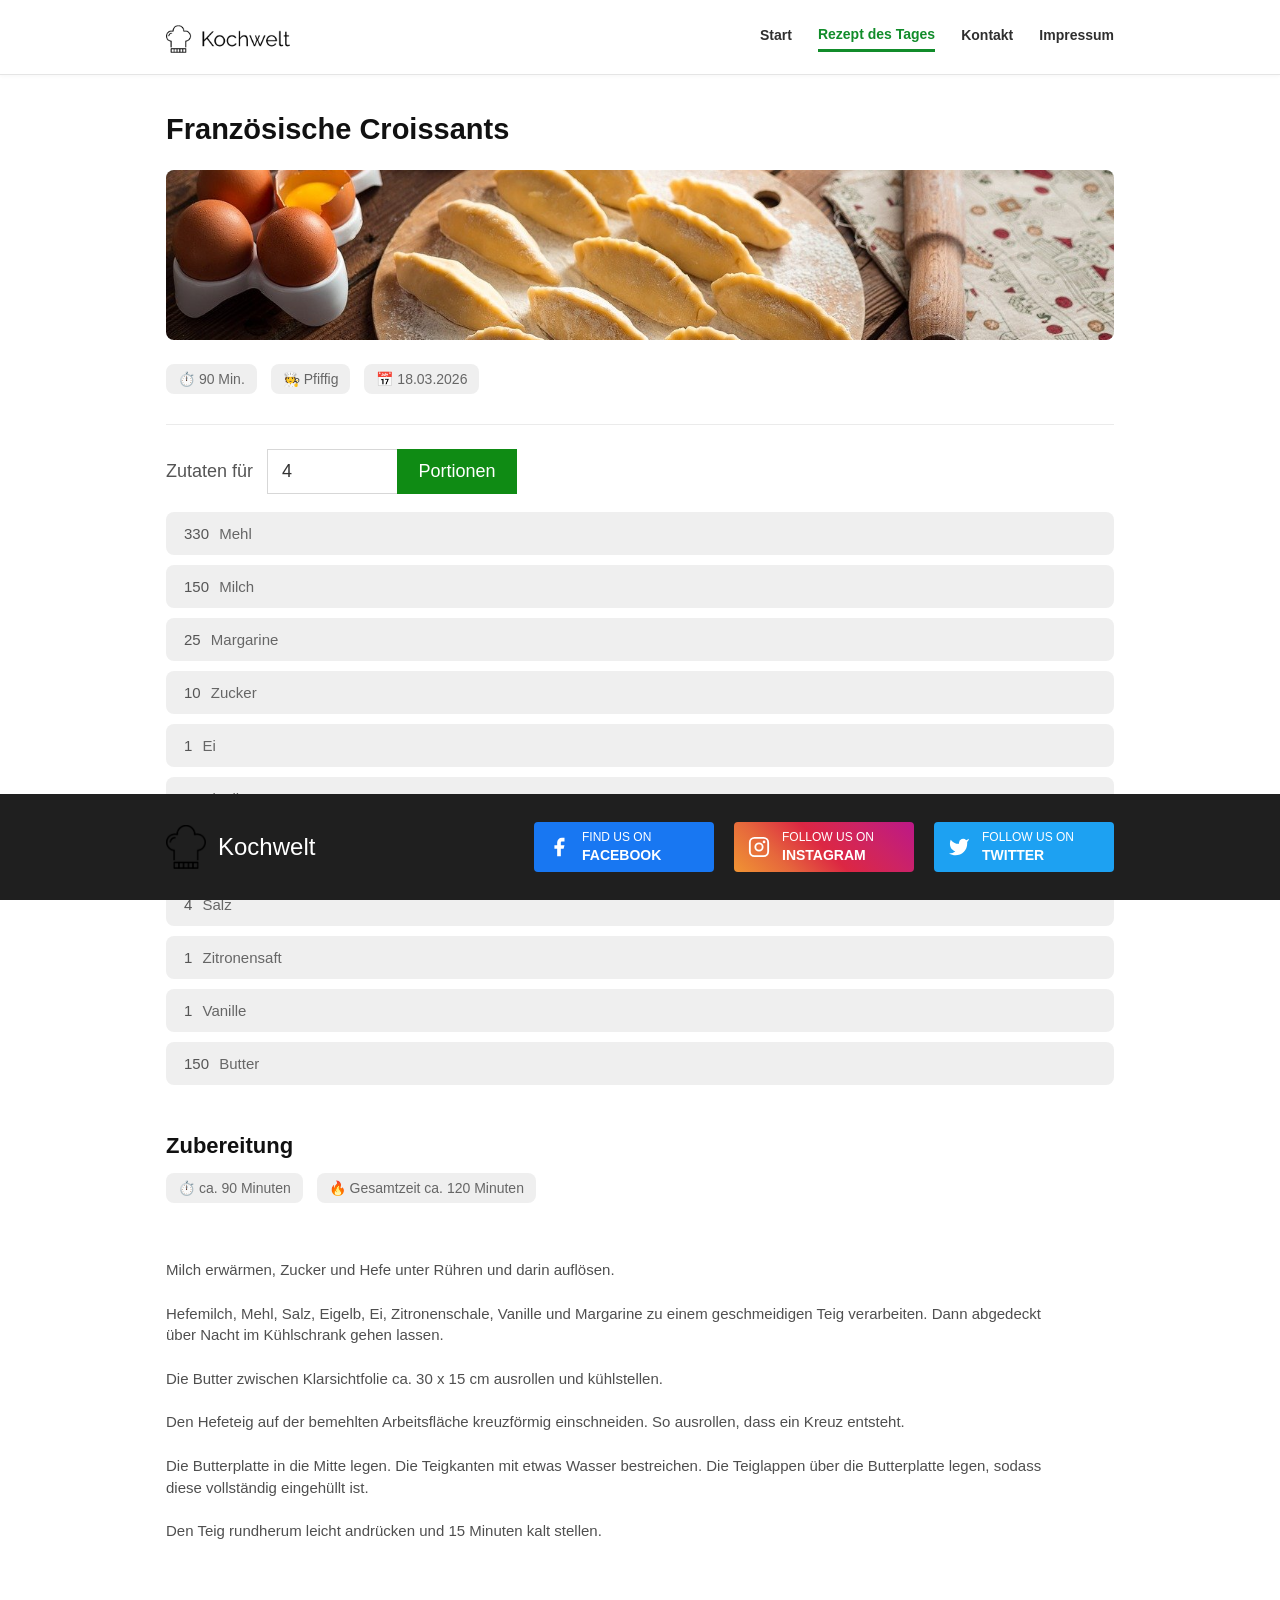
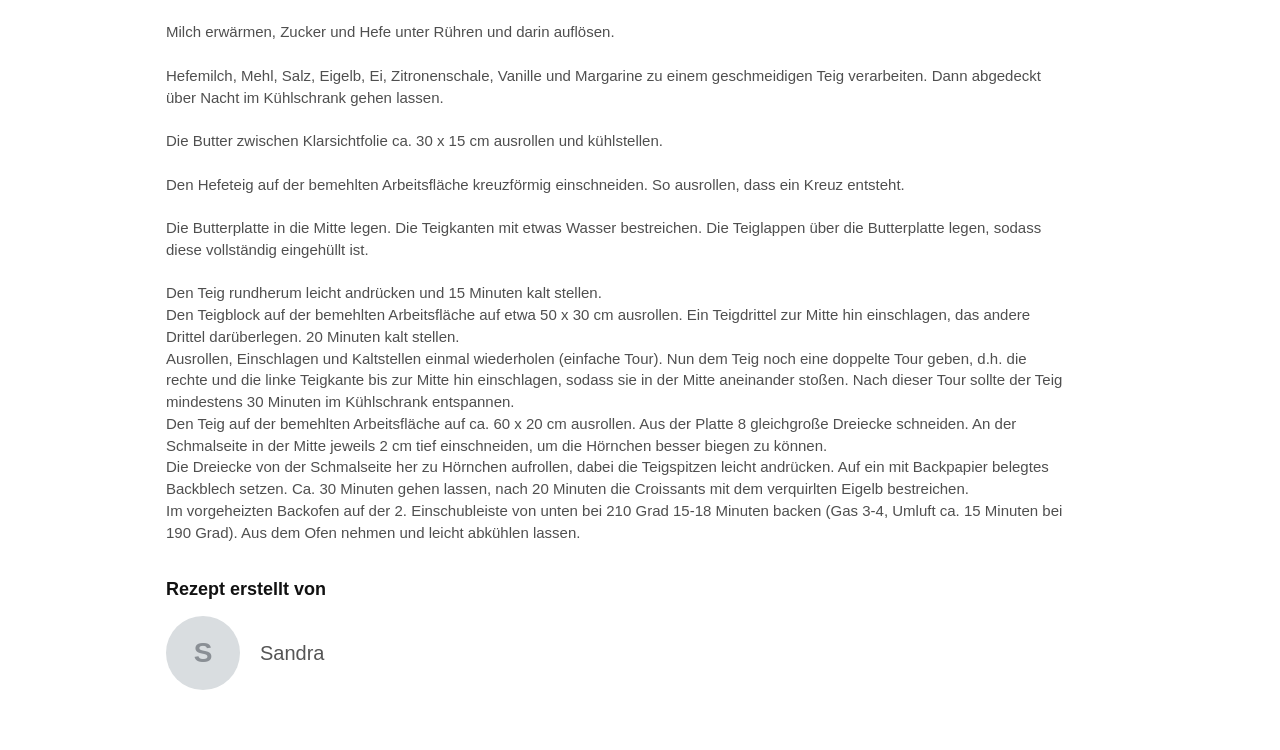
==== croissants.html @ 01e0a91b "bugfix" ====
<!DOCTYPE html>
<html lang="de">

<head>
    <meta charset="UTF-8" />
    <meta name="viewport" content="width=device-width, initial-scale=1.0" />
    <title>Französische Croissants</title>

    <link rel="stylesheet" href="./croissants.css" />

    <link rel="stylesheet" href="./sandra.css" />

    <script defer src="./sandra.js"></script>
</head>

<body>
    <header class="site-header">
        <div class="container header-inner">

            <a href="./index.html" class="logo">
                <img src="./img/png/logo.png" alt="Kochwelt Logo" class="logo-img" />
            </a>

            <nav class="main-nav">
                <a href="./index.html">Start</a>
                <a href="./croissants.html" class="active">Rezept des Tages</a>

                <a href="./kontakt.html">Kontakt</a>
                <a href="./impressum.html">Impressum</a>
            </nav>
        </div>
    </header>

    <main class="container recipe-page">
        <section class="recipe-hero">
            <h1>Französische Croissants</h1>

            <div class="hero-image">
                <img src="./img/jpg/croissant.jpg" alt="croissant" />
            </div>

            <div class="meta-row">
                <div class="meta-badge">⏱️ 90 Min.</div>
                <div class="meta-badge">🧑‍🍳 Pfiffig</div>
                <div class="meta-badge">📅 18.03.2026</div>
            </div>
        </section>

        <hr class="divider" />

        <section class="ingredients-section">
            <div class="portion-row">
                <label for="portionInput">Zutaten für</label>

                <input id="portionInput" type="number" min="1" max="40" value="4" />
                <button id="calculateBtn" type="button">Portionen</button>


            </div>

            <div class="ingredients-list">
                <div class="ingredient-item">
                    <span class="amount" data-base="330" data-unit="g">330</span>
                    Mehl
                </div>
                <div class="ingredient-item">
                    <span class="amount" data-base="150" data-unit="ml">150</span>
                    Milch
                </div>
                <div class="ingredient-item">
                    <span class="amount" data-base="25" data-unit="g">25</span>
                    Margarine
                </div>
                <div class="ingredient-item">
                    <span class="amount" data-base="10" data-unit="g">10</span>
                    Zucker
                </div>
                <div class="ingredient-item">
                    <span class="amount" data-base="1" data-unit="">1</span>
                    Ei
                </div>
                <div class="ingredient-item">
                    <span class="amount" data-base="1" data-unit="">1</span>
                    Eigelb
                </div>
                <div class="ingredient-item">
                    <span class="amount" data-base="20" data-unit="g">20</span>
                    frische Hefe
                </div>
                <div class="ingredient-item">
                    <span class="amount" data-base="4" data-unit="g">4</span>
                    Salz
                </div>
                <div class="ingredient-item">
                    <span class="amount" data-base="1" data-unit="TL">1</span>
                    Zitronensaft
                </div>
                <div class="ingredient-item">
                    <span class="amount" data-base="1" data-unit="Msp">1</span>
                    Vanille
                </div>
                <div class="ingredient-item">
                    <span class="amount" data-base="150" data-unit="g">150</span>
                    Butter
                </div>

            </div>


        </section>

        <section class="preparation-section">
            <h2>Zubereitung</h2>

            <div class="meta-row small">
                <div class="meta-badge">⏱️ ca. 90 Minuten</div>
                <div class="meta-badge">🔥 Gesamtzeit ca. 120 Minuten</div>
            </div>


            <br>
            <br>

            <p class="preparation-text">
                Milch erwärmen, Zucker und Hefe unter Rühren und darin auflösen.<br><br>
                Hefemilch, Mehl, Salz, Eigelb, Ei, Zitronenschale, Vanille und Margarine zu einem geschmeidigen Teig
                verarbeiten. Dann abgedeckt über Nacht
                im Kühlschrank gehen lassen.<br><br>
                Die Butter zwischen Klarsichtfolie ca. 30 x 15 cm ausrollen und kühlstellen.<br><br>
                Den Hefeteig auf der bemehlten Arbeitsfläche kreuzförmig einschneiden. So ausrollen, dass ein Kreuz
                entsteht.<br><br>
                Die Butterplatte in die Mitte legen. Die Teigkanten mit etwas Wasser bestreichen. Die
                Teiglappen über die Butterplatte legen, sodass diese vollständig eingehüllt ist.<br><br>
                Den Teig rundherum leicht andrücken und 15 Minuten kalt stellen.<br>

                <br>
                <br>
            <p class="preparation-text">
                Milch erwärmen, Zucker und Hefe unter Rühren und darin auflösen.<br> <br> Hefemilch, Mehl, Salz, Eigelb,
                Ei,
                Zitronenschale, Vanille und Margarine zu einem geschmeidigen Teig verarbeiten. Dann abgedeckt über Nacht
                im Kühlschrank gehen lassen.<br> <br>
                Die Butter zwischen Klarsichtfolie ca. 30 x 15 cm ausrollen und kühlstellen.<br> <br>
                Den Hefeteig auf der bemehlten Arbeitsfläche kreuzförmig einschneiden. So ausrollen, dass ein Kreuz
                entsteht.<br> <br> Die Butterplatte in die Mitte legen. Die Teigkanten mit etwas Wasser bestreichen. Die
                Teiglappen über die Butterplatte legen, sodass diese vollständig eingehüllt ist.<br> <br> Den Teig
                rundherum
                leicht andrücken und 15 Minuten kalt stellen.<br>

                Den Teigblock auf der bemehlten Arbeitsfläche auf etwa 50 x 30 cm ausrollen. Ein Teigdrittel zur Mitte
                hin einschlagen, das andere Drittel darüberlegen. 20 Minuten kalt stellen.<br>
                Ausrollen, Einschlagen und Kaltstellen einmal wiederholen (einfache Tour). Nun dem Teig noch eine
                doppelte Tour geben, d.h. die rechte und die linke Teigkante bis zur Mitte hin einschlagen, sodass sie
                in der Mitte aneinander stoßen. Nach dieser Tour sollte der Teig mindestens 30 Minuten im Kühlschrank
                entspannen.<br>
                Den Teig auf der bemehlten Arbeitsfläche auf ca. 60 x 20 cm ausrollen. Aus der Platte 8 gleichgroße
                Dreiecke schneiden. An der Schmalseite in der Mitte jeweils 2 cm tief einschneiden, um die Hörnchen
                besser biegen zu können.<br>
                Die Dreiecke von der Schmalseite her zu Hörnchen aufrollen, dabei die Teigspitzen leicht andrücken. Auf
                ein mit Backpapier belegtes Backblech setzen. Ca. 30 Minuten gehen lassen, nach 20 Minuten die
                Croissants mit dem verquirlten Eigelb bestreichen.<br>
                Im vorgeheizten Backofen auf der 2. Einschubleiste von unten bei 210 Grad 15-18 Minuten backen (Gas 3-4,
                Umluft ca. 15 Minuten bei 190 Grad). Aus dem Ofen nehmen und leicht abkühlen lassen.
            </p>
        </section>

        <section class="author-section">
            <h3>Rezept erstellt von</h3>

            <div class="author-box">
                <div class="author-avatar">S</div>
                <div class="author-name">Sandra</div>
            </div>
        </section>
    </main>


    <footer class="site-footer">
        <div class="footer-inner">
            <a href="./index.html" class="footer-logo">
                <img src="./img/png/logo.png" alt="Kochwelt Logo" class="footer-logo-img" />
            </a>

            <div class="social-links">
                <a href="#" class="social-btn facebook" aria-label="Facebook">
                    <span class="social-icon">f</span>
                    <span class="social-text">
                        <small>FIND US ON</small>
                        <strong>FACEBOOK</strong>
                    </span>
                </a>

                <a href="#" class="social-btn instagram" aria-label="Instagram">
                    <span class="social-icon">◎</span>
                    <span class="social-text">
                        <small>FOLLOW US ON</small>
                        <strong>INSTAGRAM</strong>
                    </span>
                </a>

                <a href="#" class="social-btn twitter" aria-label="Twitter">
                    <span class="social-icon">t</span>
                    <span class="social-text">
                        <small>FOLLOW US ON</small>
                        <strong>TWITTER</strong>
                    </span>
                </a>
            </div>
        </div>
    </footer>


    <footer class="site-footer">
        <div class="footer-content">
            <div class="footer-left">
                <a href="./index.html">
                    <img src="./img/png/logo_small.png" alt="Kochwelt Logo" class="footer-logo" />
                </a>
                <span>Kochwelt</span>
            </div>
            <div class="footer-right">
                <a href="#" class="social-btn facebook">
                    <svg xmlns="http://www.w3.org/2000/svg" width="22" height="22" viewBox="0 0 24 24" fill="white">
                        <path d="M18 2h-3a5 5 0 0 0-5 5v3H7v4h3v8h4v-8h3l1-4h-4V7a1 1 0 0 1 1-1h3z" />
                    </svg>
                    <span>FIND US ON<br><strong>FACEBOOK</strong></span>
                </a>
                <a href="#" class="social-btn instagram">
                    <svg xmlns="http://www.w3.org/2000/svg" width="22" height="22" viewBox="0 0 24 24" fill="none"
                        stroke="white" stroke-width="2">
                        <rect x="2" y="2" width="20" height="20" rx="5" ry="5" />
                        <circle cx="12" cy="12" r="4" />
                        <circle cx="17.5" cy="6.5" r="1.5" fill="white" stroke="none" />
                    </svg>
                    <span>FOLLOW US ON<br><strong>INSTAGRAM</strong></span>
                </a>
                <a href="#" class="social-btn twitter">
                    <svg xmlns="http://www.w3.org/2000/svg" width="22" height="22" viewBox="0 0 24 24" fill="white">
                        <path
                            d="M23 3a10.9 10.9 0 0 1-3.14 1.53 4.48 4.48 0 0 0-7.86 3v1A10.66 10.66 0 0 1 3 4s-4 9 5 13a11.64 11.64 0 0 1-7 2c9 5 20 0 20-11.5a4.5 4.5 0 0 0-.08-.83A7.72 7.72 0 0 0 23 3z" />
                    </svg>
                    <span>FOLLOW US ON<br><strong>TWITTER</strong></span>
                </a>
            </div>
        </div>
    </footer>

</body>

</html>
---- croissants.css ----
* {
  box-sizing: border-box;
}

html,
body {
  margin: 0;
  padding: 0;
  min-height: 100%;
  font-family: Arial, Helvetica, sans-serif;
  color: #222;
  background: #ffffff;
}

img {
  display: block;
  max-width: 100%;
}

body {
  min-height: 100vh;
  display: flex;
  flex-direction: column;
}

/* HEADER */
.site-header {
  width: 100%;
  background: #ffffff;
  border-bottom: 1px solid #e5e5e5;
  box-shadow: 0 1px 4px rgba(0, 0, 0, 0.04);
}

.header-inner {
  max-width: 980px;
  margin: 0 auto;
  padding: 18px 16px 14px;
  display: flex;
  align-items: center;
  justify-content: space-between;
}

.logo {
  display: flex;
  align-items: center;
  gap: 12px;
}

.logo-img {
  height: 42px;
  width: auto;
  object-fit: contain;
}

/* NAV */
.main-nav {
  display: flex;
  align-items: center;
  gap: 26px;
}

.main-nav a {
  text-decoration: none;
  color: #2f2f2f;
  font-size: 14px;
  font-weight: 600;
  padding-bottom: 8px;
}

.main-nav a.active {
  color: #118c2a;
  border-bottom: 3px solid #118c2a;
}

/* MAIN */
.container {
  max-width: 980px;
  margin: 0 auto;
  padding: 0 16px;
}

.recipe-page {
  flex: 1;
  width: 100%;
  padding-top: 38px;
  padding-bottom: 140px; /* WICHTIG für fixen Footer */
}

.recipe-hero h1 {
  margin: 0 0 24px 0;
  font-size: 29px;
  font-weight: 700;
}

.hero-image {
  width: 100%;
  height: 170px;
  border-radius: 8px;
  overflow: hidden;
  background: #ececec;
  margin-bottom: 24px;
}

.hero-image img {
  width: 100%;
  height: 100%;
  object-fit: cover;
}

.meta-row {
  display: flex;
  flex-wrap: wrap;
  gap: 14px;
  margin-bottom: 28px;
}

.meta-badge {
  display: inline-flex;
  align-items: center;
  gap: 8px;
  background: #efefef;
  color: #666;
  font-size: 14px;
  border-radius: 8px;
  padding: 8px 12px;
}

.divider {
  border: none;
  border-top: 1px solid #ebebeb;
  margin: 30px 0 24px 0;
}

/* ZUTATEN */
.ingredients-section {
  margin-bottom: 48px;
}

.portion-row {
  display: flex;
  align-items: center;
  margin-bottom: 18px;
}

.portion-row label {
  font-size: 18px;
  margin-right: 14px;
}

.portion-row input {
  width: 130px;
  height: 45px;
  border: 1px solid #d7d7d7;
  border-right: none;
  padding: 0 14px;
  font-size: 18px;
}

.portion-row button {
  height: 45px;
  min-width: 120px;
  border: none;
  background: #0f8b14;
  color: #ffffff;
  font-size: 18px;
  cursor: pointer;
  padding: 0 20px;
}

.portion-row button:hover {
  background: #0c7410;
}

.ingredients-list {
  display: flex;
  flex-direction: column;
  gap: 10px;
}

.ingredient-item {
  background: #efefef;
  border-radius: 8px;
  padding: 13px 18px;
  font-size: 15px;
  color: #666;
}

.amount {
  font-weight: 500;
  margin-right: 6px;
}

/* ZUBEREITUNG */
.preparation-section h2 {
  font-size: 22px;
  margin-bottom: 14px;
}

.preparation-text {
  font-size: 15px;
  line-height: 1.45;
  margin-bottom: 36px;
}

/* AUTOR */
.author-box {
  display: flex;
  align-items: center;
  gap: 20px;
}

.author-avatar {
  width: 74px;
  height: 74px;
  border-radius: 50%;
  background: #d9dde0;
  display: flex;
  align-items: center;
  justify-content: center;
  font-size: 28px;
}

/* FOOTER FIX */
.site-footer {
  width: 100%;
  background: #1f1f1f;
  padding: 28px 0;
  position: fixed;
  bottom: 0;
  left: 0;
  z-index: 1000;
}

.footer-inner {
  max-width: 1200px;
  margin: 0 auto;
  padding: 0 32px;
  display: flex;
  align-items: center;
  justify-content: space-between;
  flex-wrap: wrap;
}

.footer-logo-img {
  height: 46px;
  filter: brightness(0) invert(1);
}

.social-links {
  display: flex;
  gap: 14px;
  flex-wrap: wrap;
}

.social-btn {
  min-width: 180px;
  height: 50px;
  display: flex;
  align-items: center;
  gap: 12px;
  padding: 0 14px;
  color: #fff;
  text-decoration: none;
  border-radius: 4px;
}

.facebook {
  background: linear-gradient(90deg, #2d63c9, #214ea6);
}

.instagram {
  background: linear-gradient(90deg, #5a52d6, #bc2f83, #f77b39);
}

.twitter {
  background: linear-gradient(90deg, #36afff, #2d8fe1);
}

/* RESPONSIVE */
@media (max-width: 900px) {
  .header-inner {
    flex-direction: column;
    gap: 16px;
  }

  .main-nav {
    flex-wrap: wrap;
    justify-content: center;
  }

  .footer-inner {
    justify-content: center;
  }

  .social-links {
    justify-content: center;
  }
}

@media (max-width: 700px) {
  .portion-row {
    flex-wrap: wrap;
    gap: 10px;
  }

  .portion-row button {
    width: 100%;
  }

  .hero-image {
    height: 220px;
  }
}

@media (max-width: 520px) {
  .recipe-hero h1 {
    font-size: 25px;
  }

  .social-btn {
    width: 100%;
    max-width: 300px;
  }
}
---- sandra.css ----
* {
  box-sizing: border-box;
}

html,
body {
  margin: 0;
  padding: 0;
<<<<<<< HEAD
  min-height: 100%;
=======
>>>>>>> master
  font-family: Arial, Helvetica, sans-serif;
  color: #222;
  background: #ffffff;
}

img {
  display: block;
  max-width: 100%;
}

body {
  min-height: 100vh;
<<<<<<< HEAD
  display: flex;
  flex-direction: column;
=======
>>>>>>> master
}

/* HEADER */
.site-header {
  width: 100%;
  background: #ffffff;
  border-bottom: 1px solid #e5e5e5;
  box-shadow: 0 1px 4px rgba(0, 0, 0, 0.04);
}

.header-inner {
  max-width: 980px;
  margin: 0 auto;
  padding: 18px 16px 14px;
  display: flex;
  align-items: center;
  justify-content: space-between;
}

.logo {
  display: flex;
  align-items: center;
  gap: 12px;
}

.logo-icon {
  font-size: 28px;
  line-height: 1;
}

.logo-img {
  height: 42px;
  width: auto;
  object-fit: contain;
  display: block;
}

.logo-text {
  font-size: 26px;
  font-weight: 400;
  color: #1f1f1f;
  line-height: 1;
}

.main-nav {
  display: flex;
  align-items: center;
  gap: 26px;
}

.main-nav a {
  text-decoration: none;
  color: #2f2f2f;
  font-size: 14px;
  font-weight: 600;
  padding-bottom: 8px;
  line-height: 1;
}

.main-nav a.active {
  color: #118c2a;
  border-bottom: 3px solid #118c2a;
}

/* MAIN */
.container {
  max-width: 980px;
  margin: 0 auto;
  padding-left: 16px;
  padding-right: 16px;
}

.recipe-page {
<<<<<<< HEAD
  flex: 1;
  width: 100%;
=======
>>>>>>> master
  padding-top: 38px;
  padding-bottom: 60px;
}

.recipe-hero h1 {
  margin: 0 0 24px 0;
  font-size: 29px;
  font-weight: 700;
  color: #111;
}

.hero-image {
  width: 100%;
  height: 170px;
  border-radius: 8px;
  overflow: hidden;
  background: #ececec;
  margin-bottom: 24px;
}

.hero-image img {
  width: 100%;
  height: 100%;
  object-fit: cover;
}

.meta-row {
  display: flex;
  flex-wrap: wrap;
  gap: 14px;
  margin-bottom: 28px;
}

.meta-badge {
  display: inline-flex;
  align-items: center;
  gap: 8px;
  background: #efefef;
  color: #666;
  font-size: 14px;
  border-radius: 8px;
  padding: 8px 12px;
  line-height: 1;
}

.divider {
  border: none;
  border-top: 1px solid #ebebeb;
  margin: 30px 0 24px 0;
}

/* ZUTATEN */
.ingredients-section {
  margin-bottom: 48px;
}

.portion-row {
  display: flex;
  align-items: center;
  margin-bottom: 18px;
}

.portion-row label {
  font-size: 18px;
  color: #555;
  margin-right: 14px;
}

.portion-row input {
  width: 130px;
  height: 45px;
  border: 1px solid #d7d7d7;
  border-right: none;
  outline: none;
  padding: 0 14px;
  font-size: 18px;
  color: #333;
  background: #fff;
}

.portion-row button {
  height: 45px;
  min-width: 120px;
  border: none;
  background: #0f8b14;
  color: #ffffff;
  font-size: 18px;
  cursor: pointer;
  padding: 0 20px;
}

.portion-row button:hover {
  background: #0c7410;
}

.ingredients-list {
  display: flex;
  flex-direction: column;
  gap: 10px;
}

.ingredient-item {
  width: 100%;
  background: #efefef;
  border-radius: 8px;
  padding: 13px 18px;
  color: #666;
  font-size: 15px;
}

.amount {
  color: #555;
  font-weight: 500;
  margin-right: 6px;
}

/* ZUBEREITUNG */
.preparation-section h2 {
  margin: 0 0 14px 0;
  font-size: 22px;
  font-weight: 700;
  color: #111;
}

.meta-row.small {
  margin-bottom: 12px;
}

.preparation-text {
  margin: 8px 0 36px 0;
  color: #4f4f4f;
  font-size: 15px;
  line-height: 1.45;
  max-width: 900px;
}

/* AUTOR */
.author-section h3 {
  margin: 0 0 16px 0;
  font-size: 18px;
  font-weight: 700;
  color: #111;
}

.author-box {
  display: flex;
  align-items: center;
  gap: 20px;
}

.author-avatar {
  width: 74px;
  height: 74px;
  border-radius: 50%;
  background: #d9dde0;
  color: #8a8f95;
  display: flex;
  align-items: center;
  justify-content: center;
  font-size: 28px;
  font-weight: 600;
}

.author-name {
  font-size: 20px;
  color: #555;
}

<<<<<<< HEAD
/* FOOTER */
.site-footer {
  width: 100%;
  background: #1f1f1f;
  margin-top: auto;
  padding: 28px 0;
}

.footer-inner {
  max-width: 1200px;
  margin: 0 auto;
  padding: 0 32px;
  display: flex;
  align-items: center;
  justify-content: space-between;
  gap: 24px;
  flex-wrap: wrap;
}

.footer-logo {
  display: flex;
  align-items: center;
  text-decoration: none;
}

.footer-logo-img {
  height: 46px;
  width: auto;
  display: block;
  filter: brightness(0) invert(1);
}

.social-links {
  display: flex;
  align-items: center;
  gap: 14px;
  flex-wrap: wrap;
}

.social-btn {
  min-width: 180px;
  height: 50px;
  display: flex;
  align-items: center;
  gap: 12px;
  padding: 0 14px;
  color: #fff;
  text-decoration: none;
  border-radius: 4px;
  cursor: pointer;
  transition: opacity 100ms ease;
}

.social-btn:hover {
  opacity: 0.85;
}

.social-icon {
  width: 28px;
  height: 28px;
  border-radius: 50%;
  background: rgba(255, 255, 255, 0.22);
  display: flex;
  align-items: center;
  justify-content: center;
  font-weight: 700;
  font-size: 16px;
  flex-shrink: 0;
}

.social-text {
  display: flex;
  flex-direction: column;
  line-height: 1.05;
}

.social-text small {
  font-size: 10px;
  font-weight: 700;
  letter-spacing: 0.4px;
}

.social-text strong {
  font-size: 16px;
  font-weight: 700;
}

.facebook {
  background: linear-gradient(90deg, #2d63c9, #214ea6);
}

.instagram {
  background: linear-gradient(90deg, #5a52d6, #bc2f83, #f77b39);
}

.twitter {
  background: linear-gradient(90deg, #36afff, #2d8fe1);
}
=======

/* FOOTER */
.site-footer {
  width: 100%;
  background: #403838;
  margin-top: 40px;
  padding: 40px 0;
}

.footer-content {
  max-width: 980px;
  margin: 0 auto;
  padding: 0 16px;
  display: flex;
  justify-content: space-between;
  align-items: center;
}

.footer-left {
  display: flex;
  align-items: center;
  gap: 12px;
  color: white;
  font-size: 24px;
}

.footer-logo {
  width: 40px;
  height: auto;
}

.footer-right {
  display: flex;
  align-items: center;
  gap: 20px;
}

.social-btn {
  display: flex;
  align-items: center;
  gap: 10px;
  padding: 10px 16px;
  border-radius: 4px;
  text-decoration: none;
  color: white;
  font-size: 12px;
  line-height: 1.4;
  cursor: pointer;
  transition: opacity 100ms ease;
  min-width: 150px;
}

.social-btn:hover { opacity: 0.85; }
.social-btn strong { font-size: 14px; font-weight: 700; }
.social-btn.facebook { background: #1877f2; }
.social-btn.instagram { background: linear-gradient(45deg, #f09433, #e6683c, #dc2743, #cc2366, #bc1888); }
.social-btn.twitter { background: #1da1f2; }
>>>>>>> master

/* RESPONSIVE */
@media (max-width: 900px) {
  .header-inner {
    flex-direction: column;
    gap: 16px;
  }

  .main-nav {
    flex-wrap: wrap;
    justify-content: center;
    gap: 18px;
  }
<<<<<<< HEAD

  .footer-inner {
    justify-content: center;
  }

  .social-links {
    justify-content: center;
  }
=======
>>>>>>> master
}

@media (max-width: 700px) {
  .portion-row {
    flex-wrap: wrap;
    gap: 10px;
  }

  .portion-row input {
    border-right: 1px solid #d7d7d7;
  }

  .portion-row button {
    width: 100%;
  }

  .hero-image {
    height: 220px;
  }
}

@media (max-width: 520px) {
  .recipe-page {
    padding-top: 24px;
    padding-bottom: 50px;
  }

  .recipe-hero h1 {
    font-size: 25px;
  }

  .main-nav a {
    font-size: 15px;
  }

  .logo-text {
    font-size: 20px;
  }

  .hero-image {
    height: 180px;
  }

  .ingredient-item,
  .preparation-text {
    font-size: 14px;
  }
<<<<<<< HEAD

=======
}

/* FOOTER MOCKUP STYLE */
.site-footer {
  width: 100%;
  background: #1f1f1f;
  margin-top: 40px;
  padding: 28px 0;
}

.footer-inner {
  max-width: 1200px;
  margin: 0 auto;
  padding: 0 32px;
  display: flex;
  align-items: center;
  justify-content: space-between;
  gap: 24px;
  flex-wrap: wrap;
}

.footer-logo {
  display: flex;
  align-items: center;
  text-decoration: none;
}

.footer-logo-img {
  height: 46px;
  width: auto;
  display: block;
  filter: brightness(0) invert(1);
}

.social-links {
  display: flex;
  align-items: center;
  gap: 14px;
  flex-wrap: wrap;
}

.social-btn {
  min-width: 180px;
  height: 50px;
  display: flex;
  align-items: center;
  gap: 12px;
  padding: 0 14px;
  color: #fff;
  text-decoration: none;
  border-radius: 4px;
}

.social-icon {
  width: 28px;
  height: 28px;
  border-radius: 50%;
  background: rgba(255, 255, 255, 0.22);
  display: flex;
  align-items: center;
  justify-content: center;
  font-weight: 700;
  font-size: 16px;
  flex-shrink: 0;
}

.social-text {
  display: flex;
  flex-direction: column;
  line-height: 1.05;
}

.social-text small {
  font-size: 10px;
  font-weight: 700;
  letter-spacing: 0.4px;
}

.social-text strong {
  font-size: 16px;
  font-weight: 700;
}

.facebook {
  background: linear-gradient(90deg, #2d63c9, #214ea6);
}

.instagram {
  background: linear-gradient(90deg, #5a52d6, #bc2f83, #f77b39);
}

.twitter {
  background: linear-gradient(90deg, #36afff, #2d8fe1);
}

@media (max-width: 900px) {
  .footer-inner {
    justify-content: center;
  }

  .social-links {
    justify-content: center;
  }
}

@media (max-width: 520px) {
>>>>>>> master
  .social-links {
    width: 100%;
  }

  .social-btn {
    width: 100%;
    max-width: 300px;
  }
<<<<<<< HEAD
}
=======
}
>>>>>>> master
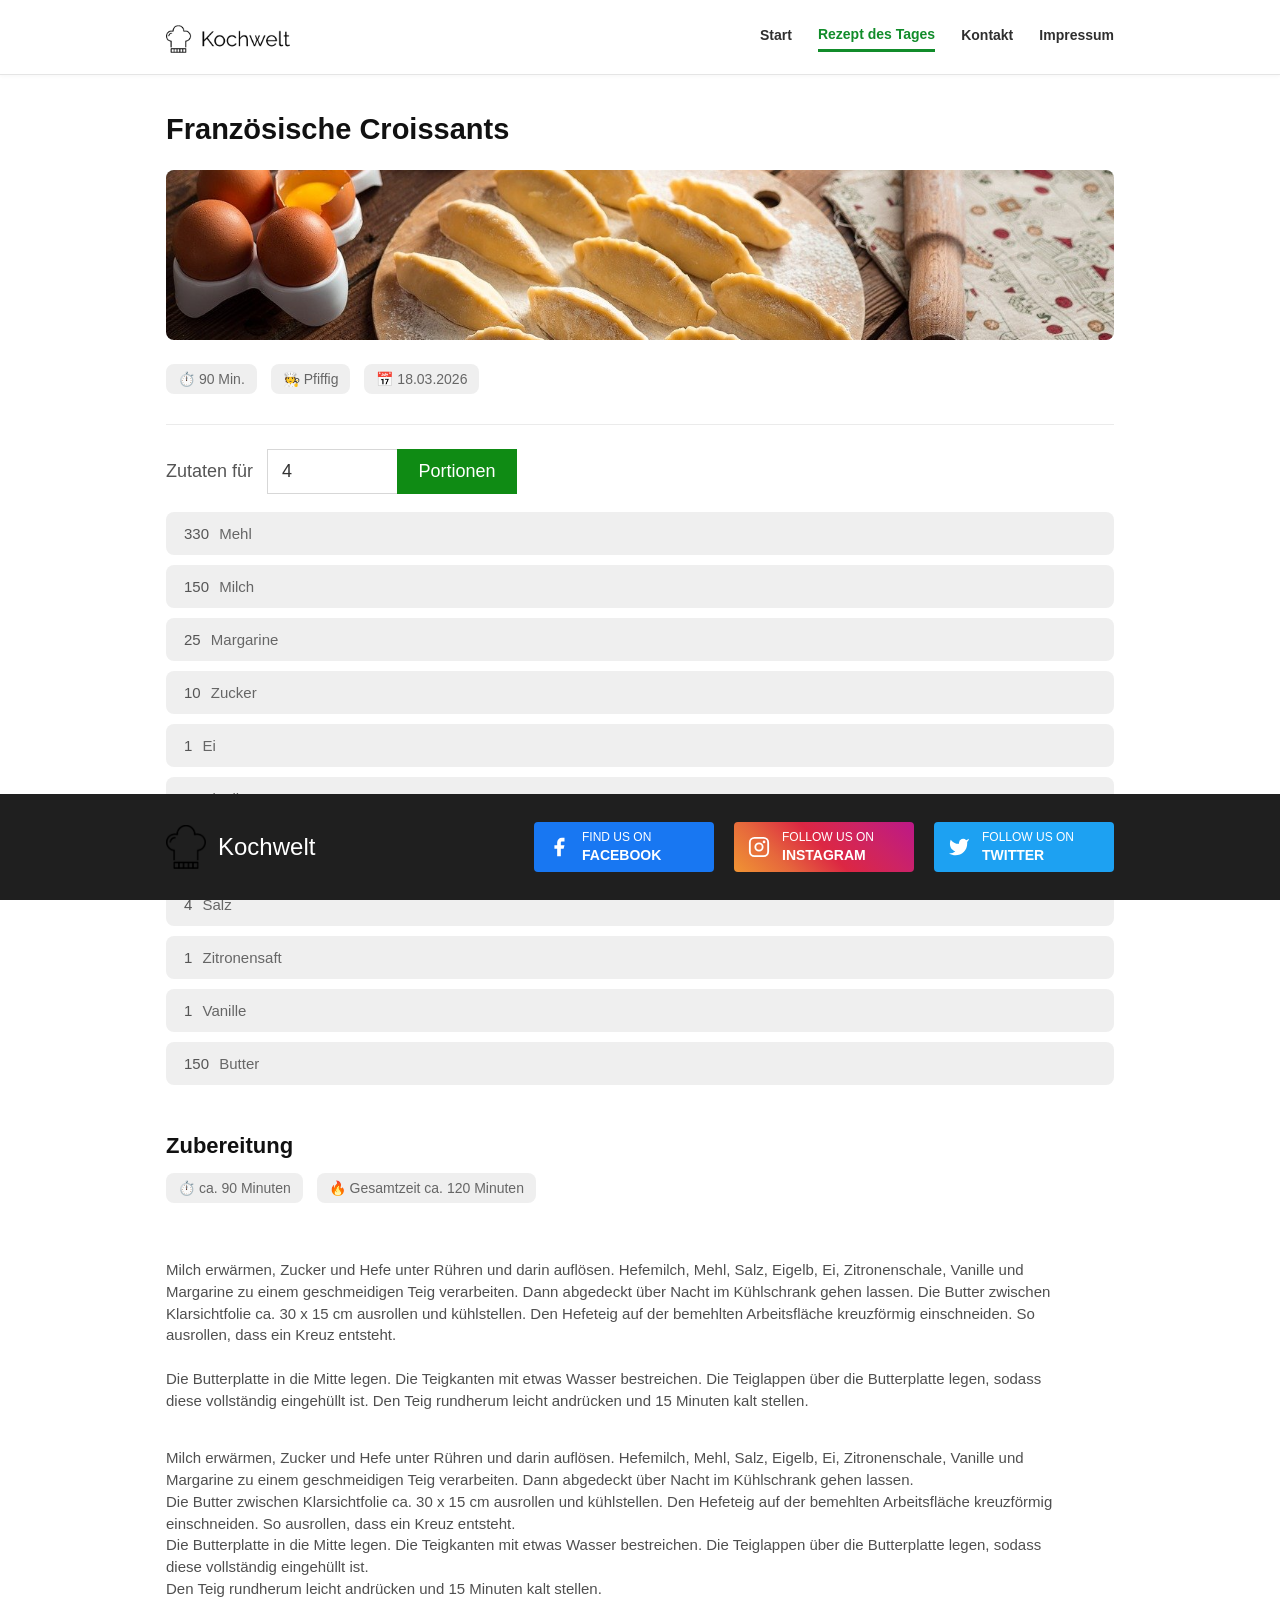
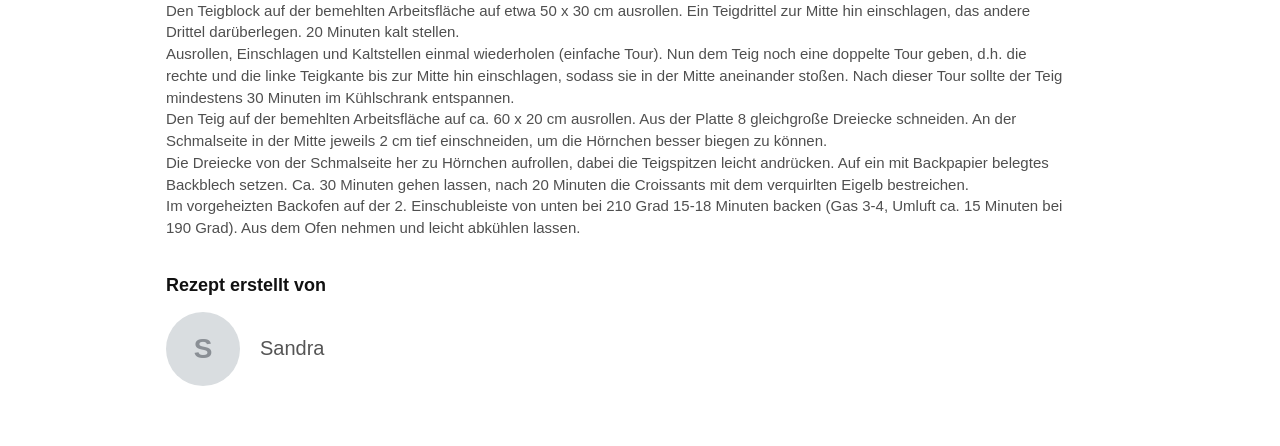
==== commit 7694f50c: "bugfix" ====
--- a/croissants.html
+++ b/croissants.html
@@ -122,28 +122,25 @@
             <br>
 
             <p class="preparation-text">
-                Milch erwärmen, Zucker und Hefe unter Rühren und darin auflösen.<br><br>
+                Milch erwärmen, Zucker und Hefe unter Rühren und darin auflösen.
                 Hefemilch, Mehl, Salz, Eigelb, Ei, Zitronenschale, Vanille und Margarine zu einem geschmeidigen Teig
                 verarbeiten. Dann abgedeckt über Nacht
-                im Kühlschrank gehen lassen.<br><br>
-                Die Butter zwischen Klarsichtfolie ca. 30 x 15 cm ausrollen und kühlstellen.<br><br>
+                im Kühlschrank gehen lassen.
+                Die Butter zwischen Klarsichtfolie ca. 30 x 15 cm ausrollen und kühlstellen.
                 Den Hefeteig auf der bemehlten Arbeitsfläche kreuzförmig einschneiden. So ausrollen, dass ein Kreuz
                 entsteht.<br><br>
                 Die Butterplatte in die Mitte legen. Die Teigkanten mit etwas Wasser bestreichen. Die
-                Teiglappen über die Butterplatte legen, sodass diese vollständig eingehüllt ist.<br><br>
+                Teiglappen über die Butterplatte legen, sodass diese vollständig eingehüllt ist.
                 Den Teig rundherum leicht andrücken und 15 Minuten kalt stellen.<br>
-
-                <br>
-                <br>
             <p class="preparation-text">
-                Milch erwärmen, Zucker und Hefe unter Rühren und darin auflösen.<br> <br> Hefemilch, Mehl, Salz, Eigelb,
+                Milch erwärmen, Zucker und Hefe unter Rühren und darin auflösen. Hefemilch, Mehl, Salz, Eigelb,
                 Ei,
                 Zitronenschale, Vanille und Margarine zu einem geschmeidigen Teig verarbeiten. Dann abgedeckt über Nacht
-                im Kühlschrank gehen lassen.<br> <br>
-                Die Butter zwischen Klarsichtfolie ca. 30 x 15 cm ausrollen und kühlstellen.<br> <br>
+                im Kühlschrank gehen lassen.<br>
+                Die Butter zwischen Klarsichtfolie ca. 30 x 15 cm ausrollen und kühlstellen.
                 Den Hefeteig auf der bemehlten Arbeitsfläche kreuzförmig einschneiden. So ausrollen, dass ein Kreuz
-                entsteht.<br> <br> Die Butterplatte in die Mitte legen. Die Teigkanten mit etwas Wasser bestreichen. Die
-                Teiglappen über die Butterplatte legen, sodass diese vollständig eingehüllt ist.<br> <br> Den Teig
+                entsteht.<br> Die Butterplatte in die Mitte legen. Die Teigkanten mit etwas Wasser bestreichen. Die
+                Teiglappen über die Butterplatte legen, sodass diese vollständig eingehüllt ist. <br> Den Teig
                 rundherum
                 leicht andrücken und 15 Minuten kalt stellen.<br>
 
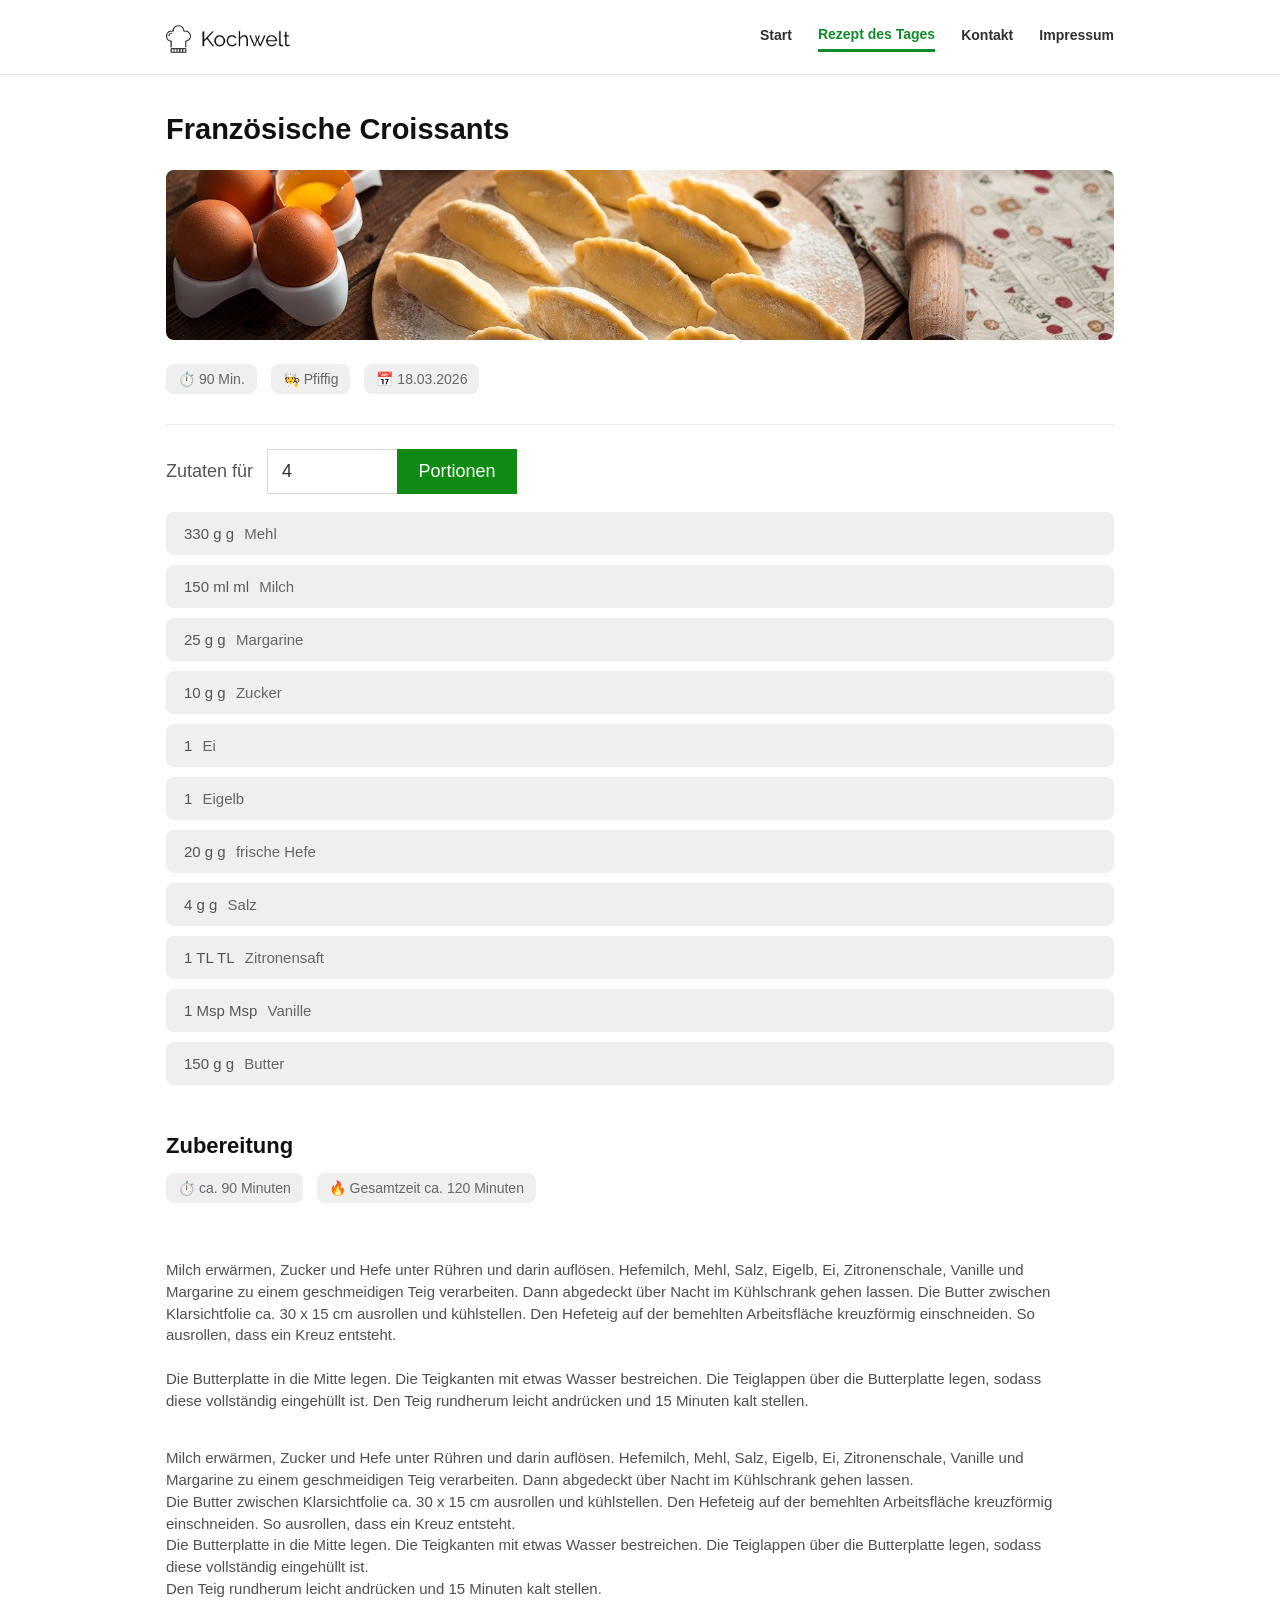
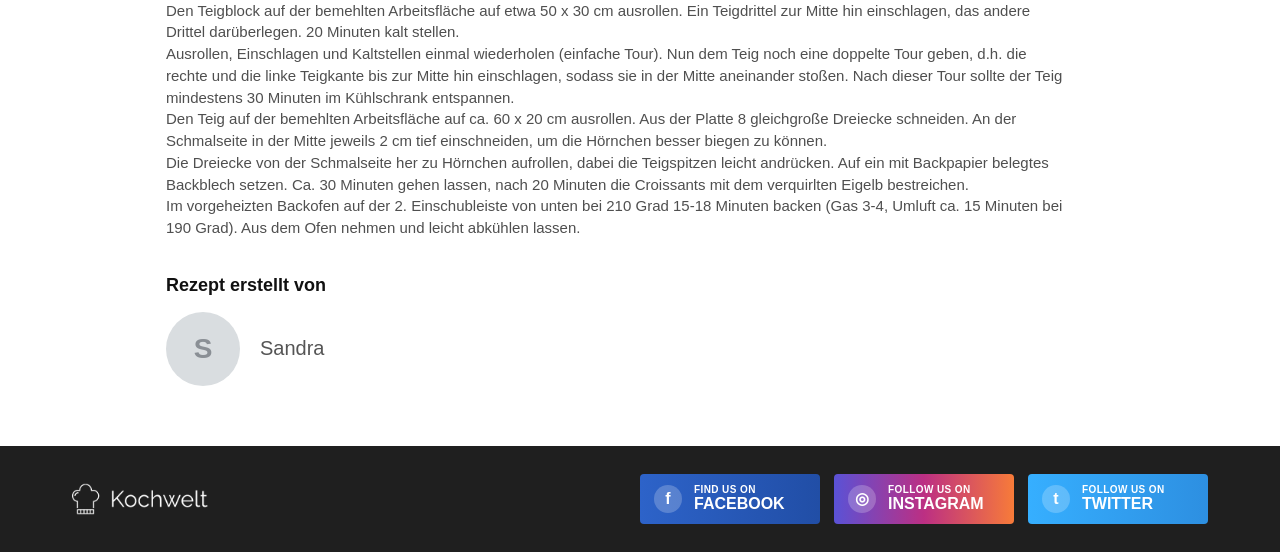
==== commit bca4fb56: "fixed footer" ====
--- a/croissants.html
+++ b/croissants.html
@@ -7,7 +7,6 @@
     <title>Französische Croissants</title>
 
     <link rel="stylesheet" href="./croissants.css" />
-
     <link rel="stylesheet" href="./sandra.css" />
 
     <script defer src="./sandra.js"></script>
@@ -16,7 +15,6 @@
 <body>
     <header class="site-header">
         <div class="container header-inner">
-
             <a href="./index.html" class="logo">
                 <img src="./img/png/logo.png" alt="Kochwelt Logo" class="logo-img" />
             </a>
@@ -24,7 +22,6 @@
             <nav class="main-nav">
                 <a href="./index.html">Start</a>
                 <a href="./croissants.html" class="active">Rezept des Tages</a>
-
                 <a href="./kontakt.html">Kontakt</a>
                 <a href="./impressum.html">Impressum</a>
             </nav>
@@ -51,11 +48,8 @@
         <section class="ingredients-section">
             <div class="portion-row">
                 <label for="portionInput">Zutaten für</label>
-
                 <input id="portionInput" type="number" min="1" max="40" value="4" />
                 <button id="calculateBtn" type="button">Portionen</button>
-
-
             </div>
 
             <div class="ingredients-list">
@@ -103,10 +97,7 @@
                     <span class="amount" data-base="150" data-unit="g">150</span>
                     Butter
                 </div>
-
-            </div>
-
-
+            </div>
         </section>
 
         <section class="preparation-section">
@@ -116,7 +107,6 @@
                 <div class="meta-badge">⏱️ ca. 90 Minuten</div>
                 <div class="meta-badge">🔥 Gesamtzeit ca. 120 Minuten</div>
             </div>
-
 
             <br>
             <br>
@@ -132,6 +122,8 @@
                 Die Butterplatte in die Mitte legen. Die Teigkanten mit etwas Wasser bestreichen. Die
                 Teiglappen über die Butterplatte legen, sodass diese vollständig eingehüllt ist.
                 Den Teig rundherum leicht andrücken und 15 Minuten kalt stellen.<br>
+            </p>
+
             <p class="preparation-text">
                 Milch erwärmen, Zucker und Hefe unter Rühren und darin auflösen. Hefemilch, Mehl, Salz, Eigelb,
                 Ei,
@@ -171,7 +163,6 @@
         </section>
     </main>
 
-
     <footer class="site-footer">
         <div class="footer-inner">
             <a href="./index.html" class="footer-logo">
@@ -205,43 +196,6 @@
             </div>
         </div>
     </footer>
-
-
-    <footer class="site-footer">
-        <div class="footer-content">
-            <div class="footer-left">
-                <a href="./index.html">
-                    <img src="./img/png/logo_small.png" alt="Kochwelt Logo" class="footer-logo" />
-                </a>
-                <span>Kochwelt</span>
-            </div>
-            <div class="footer-right">
-                <a href="#" class="social-btn facebook">
-                    <svg xmlns="http://www.w3.org/2000/svg" width="22" height="22" viewBox="0 0 24 24" fill="white">
-                        <path d="M18 2h-3a5 5 0 0 0-5 5v3H7v4h3v8h4v-8h3l1-4h-4V7a1 1 0 0 1 1-1h3z" />
-                    </svg>
-                    <span>FIND US ON<br><strong>FACEBOOK</strong></span>
-                </a>
-                <a href="#" class="social-btn instagram">
-                    <svg xmlns="http://www.w3.org/2000/svg" width="22" height="22" viewBox="0 0 24 24" fill="none"
-                        stroke="white" stroke-width="2">
-                        <rect x="2" y="2" width="20" height="20" rx="5" ry="5" />
-                        <circle cx="12" cy="12" r="4" />
-                        <circle cx="17.5" cy="6.5" r="1.5" fill="white" stroke="none" />
-                    </svg>
-                    <span>FOLLOW US ON<br><strong>INSTAGRAM</strong></span>
-                </a>
-                <a href="#" class="social-btn twitter">
-                    <svg xmlns="http://www.w3.org/2000/svg" width="22" height="22" viewBox="0 0 24 24" fill="white">
-                        <path
-                            d="M23 3a10.9 10.9 0 0 1-3.14 1.53 4.48 4.48 0 0 0-7.86 3v1A10.66 10.66 0 0 1 3 4s-4 9 5 13a11.64 11.64 0 0 1-7 2c9 5 20 0 20-11.5a4.5 4.5 0 0 0-.08-.83A7.72 7.72 0 0 0 23 3z" />
-                    </svg>
-                    <span>FOLLOW US ON<br><strong>TWITTER</strong></span>
-                </a>
-            </div>
-        </div>
-    </footer>
-
 </body>
 
 </html>
--- a/croissants.css
+++ b/croissants.css
@@ -83,7 +83,7 @@
   flex: 1;
   width: 100%;
   padding-top: 38px;
-  padding-bottom: 140px; /* WICHTIG für fixen Footer */
+  padding-bottom: 60px;
 }
 
 .recipe-hero h1 {
@@ -220,15 +220,12 @@
   font-size: 28px;
 }
 
-/* FOOTER FIX */
+/* FOOTER wie index.html */
 .site-footer {
   width: 100%;
   background: #1f1f1f;
+  margin-top: auto;
   padding: 28px 0;
-  position: fixed;
-  bottom: 0;
-  left: 0;
-  z-index: 1000;
 }
 
 .footer-inner {
@@ -238,16 +235,26 @@
   display: flex;
   align-items: center;
   justify-content: space-between;
+  gap: 24px;
   flex-wrap: wrap;
+}
+
+.footer-logo {
+  display: flex;
+  align-items: center;
+  text-decoration: none;
 }
 
 .footer-logo-img {
   height: 46px;
+  width: auto;
+  display: block;
   filter: brightness(0) invert(1);
 }
 
 .social-links {
   display: flex;
+  align-items: center;
   gap: 14px;
   flex-wrap: wrap;
 }
@@ -262,6 +269,41 @@
   color: #fff;
   text-decoration: none;
   border-radius: 4px;
+  transition: opacity 100ms ease;
+}
+
+.social-btn:hover {
+  opacity: 0.85;
+}
+
+.social-icon {
+  width: 28px;
+  height: 28px;
+  border-radius: 50%;
+  background: rgba(255, 255, 255, 0.22);
+  display: flex;
+  align-items: center;
+  justify-content: center;
+  font-weight: 700;
+  font-size: 16px;
+  flex-shrink: 0;
+}
+
+.social-text {
+  display: flex;
+  flex-direction: column;
+  line-height: 1.05;
+}
+
+.social-text small {
+  font-size: 10px;
+  font-weight: 700;
+  letter-spacing: 0.4px;
+}
+
+.social-text strong {
+  font-size: 16px;
+  font-weight: 700;
 }
 
 .facebook {
@@ -317,6 +359,10 @@
     font-size: 25px;
   }
 
+  .social-links {
+    width: 100%;
+  }
+
   .social-btn {
     width: 100%;
     max-width: 300px;
--- a/sandra.css
+++ b/sandra.css
@@ -6,10 +6,7 @@
 body {
   margin: 0;
   padding: 0;
-<<<<<<< HEAD
   min-height: 100%;
-=======
->>>>>>> master
   font-family: Arial, Helvetica, sans-serif;
   color: #222;
   background: #ffffff;
@@ -22,11 +19,8 @@
 
 body {
   min-height: 100vh;
-<<<<<<< HEAD
   display: flex;
   flex-direction: column;
-=======
->>>>>>> master
 }
 
 /* HEADER */
@@ -100,11 +94,7 @@
 }
 
 .recipe-page {
-<<<<<<< HEAD
   flex: 1;
-  width: 100%;
-=======
->>>>>>> master
   padding-top: 38px;
   padding-bottom: 60px;
 }
@@ -221,6 +211,10 @@
   margin-right: 6px;
 }
 
+.amount::after {
+  content: " " attr(data-unit);
+}
+
 /* ZUBEREITUNG */
 .preparation-section h2 {
   margin: 0 0 14px 0;
@@ -273,8 +267,7 @@
   color: #555;
 }
 
-<<<<<<< HEAD
-/* FOOTER */
+/* FOOTER wie index.html */
 .site-footer {
   width: 100%;
   background: #1f1f1f;
@@ -323,7 +316,6 @@
   color: #fff;
   text-decoration: none;
   border-radius: 4px;
-  cursor: pointer;
   transition: opacity 100ms ease;
 }
 
@@ -372,65 +364,6 @@
 .twitter {
   background: linear-gradient(90deg, #36afff, #2d8fe1);
 }
-=======
-
-/* FOOTER */
-.site-footer {
-  width: 100%;
-  background: #403838;
-  margin-top: 40px;
-  padding: 40px 0;
-}
-
-.footer-content {
-  max-width: 980px;
-  margin: 0 auto;
-  padding: 0 16px;
-  display: flex;
-  justify-content: space-between;
-  align-items: center;
-}
-
-.footer-left {
-  display: flex;
-  align-items: center;
-  gap: 12px;
-  color: white;
-  font-size: 24px;
-}
-
-.footer-logo {
-  width: 40px;
-  height: auto;
-}
-
-.footer-right {
-  display: flex;
-  align-items: center;
-  gap: 20px;
-}
-
-.social-btn {
-  display: flex;
-  align-items: center;
-  gap: 10px;
-  padding: 10px 16px;
-  border-radius: 4px;
-  text-decoration: none;
-  color: white;
-  font-size: 12px;
-  line-height: 1.4;
-  cursor: pointer;
-  transition: opacity 100ms ease;
-  min-width: 150px;
-}
-
-.social-btn:hover { opacity: 0.85; }
-.social-btn strong { font-size: 14px; font-weight: 700; }
-.social-btn.facebook { background: #1877f2; }
-.social-btn.instagram { background: linear-gradient(45deg, #f09433, #e6683c, #dc2743, #cc2366, #bc1888); }
-.social-btn.twitter { background: #1da1f2; }
->>>>>>> master
 
 /* RESPONSIVE */
 @media (max-width: 900px) {
@@ -444,7 +377,6 @@
     justify-content: center;
     gap: 18px;
   }
-<<<<<<< HEAD
 
   .footer-inner {
     justify-content: center;
@@ -453,8 +385,6 @@
   .social-links {
     justify-content: center;
   }
-=======
->>>>>>> master
 }
 
 @media (max-width: 700px) {
@@ -502,116 +432,7 @@
   .preparation-text {
     font-size: 14px;
   }
-<<<<<<< HEAD
-
-=======
-}
-
-/* FOOTER MOCKUP STYLE */
-.site-footer {
-  width: 100%;
-  background: #1f1f1f;
-  margin-top: 40px;
-  padding: 28px 0;
-}
-
-.footer-inner {
-  max-width: 1200px;
-  margin: 0 auto;
-  padding: 0 32px;
-  display: flex;
-  align-items: center;
-  justify-content: space-between;
-  gap: 24px;
-  flex-wrap: wrap;
-}
-
-.footer-logo {
-  display: flex;
-  align-items: center;
-  text-decoration: none;
-}
-
-.footer-logo-img {
-  height: 46px;
-  width: auto;
-  display: block;
-  filter: brightness(0) invert(1);
-}
-
-.social-links {
-  display: flex;
-  align-items: center;
-  gap: 14px;
-  flex-wrap: wrap;
-}
-
-.social-btn {
-  min-width: 180px;
-  height: 50px;
-  display: flex;
-  align-items: center;
-  gap: 12px;
-  padding: 0 14px;
-  color: #fff;
-  text-decoration: none;
-  border-radius: 4px;
-}
-
-.social-icon {
-  width: 28px;
-  height: 28px;
-  border-radius: 50%;
-  background: rgba(255, 255, 255, 0.22);
-  display: flex;
-  align-items: center;
-  justify-content: center;
-  font-weight: 700;
-  font-size: 16px;
-  flex-shrink: 0;
-}
-
-.social-text {
-  display: flex;
-  flex-direction: column;
-  line-height: 1.05;
-}
-
-.social-text small {
-  font-size: 10px;
-  font-weight: 700;
-  letter-spacing: 0.4px;
-}
-
-.social-text strong {
-  font-size: 16px;
-  font-weight: 700;
-}
-
-.facebook {
-  background: linear-gradient(90deg, #2d63c9, #214ea6);
-}
-
-.instagram {
-  background: linear-gradient(90deg, #5a52d6, #bc2f83, #f77b39);
-}
-
-.twitter {
-  background: linear-gradient(90deg, #36afff, #2d8fe1);
-}
-
-@media (max-width: 900px) {
-  .footer-inner {
-    justify-content: center;
-  }
-
-  .social-links {
-    justify-content: center;
-  }
-}
-
-@media (max-width: 520px) {
->>>>>>> master
+
   .social-links {
     width: 100%;
   }
@@ -620,8 +441,4 @@
     width: 100%;
     max-width: 300px;
   }
-<<<<<<< HEAD
-}
-=======
-}
->>>>>>> master
+}
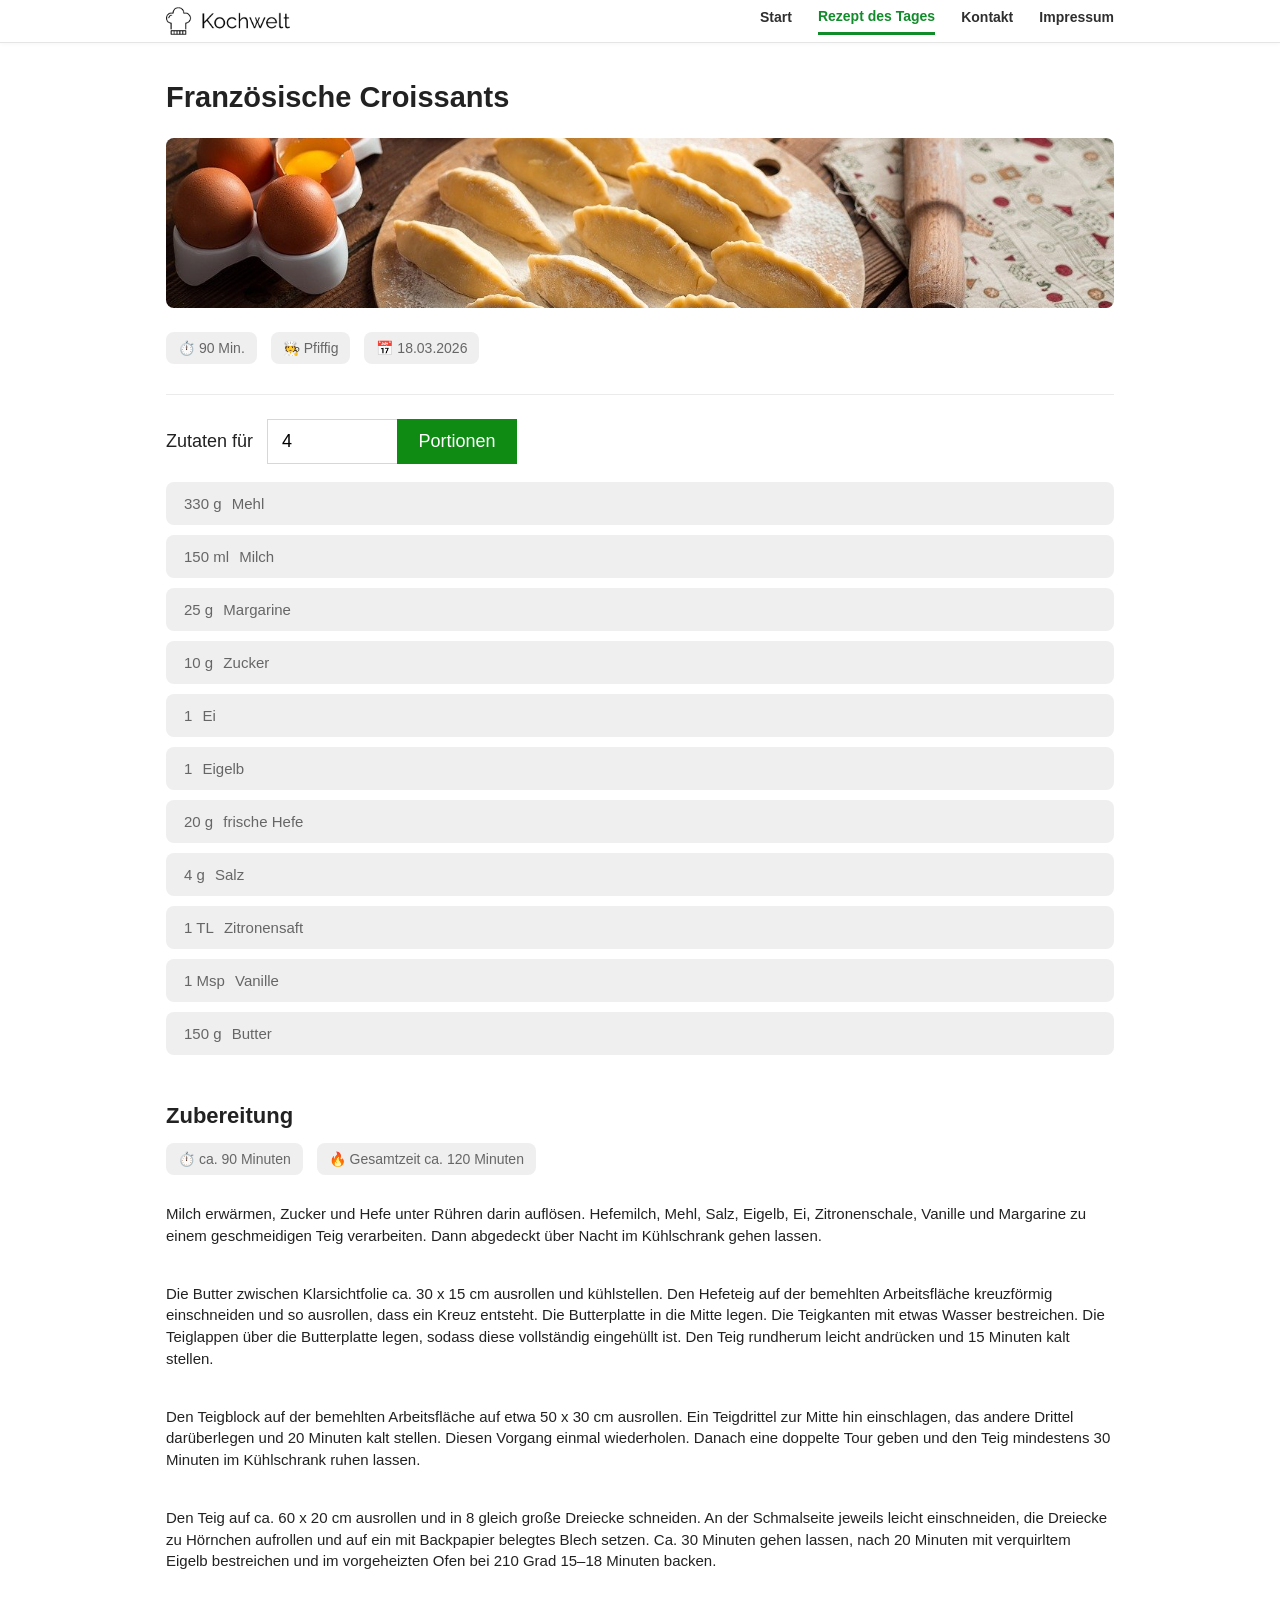
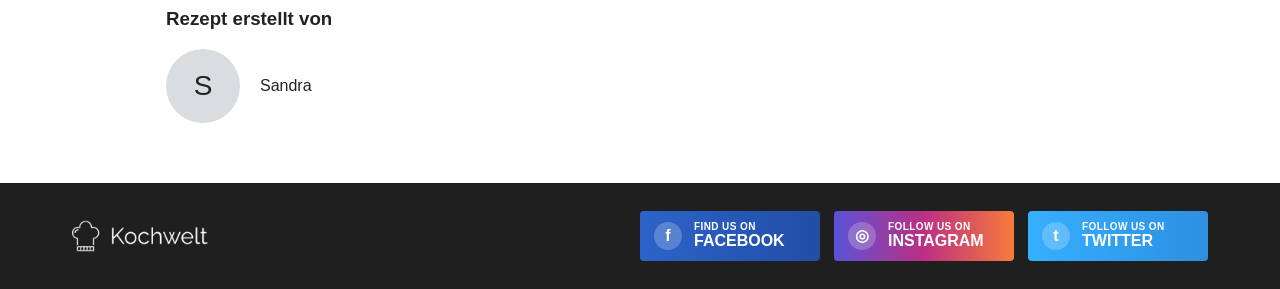
==== commit 1766797b: "fix buggs" ====
--- a/croissants.html
+++ b/croissants.html
@@ -1,201 +1,203 @@
 <!DOCTYPE html>
 <html lang="de">
-
 <head>
-    <meta charset="UTF-8" />
-    <meta name="viewport" content="width=device-width, initial-scale=1.0" />
-    <title>Französische Croissants</title>
-
-    <link rel="stylesheet" href="./croissants.css" />
-    <link rel="stylesheet" href="./sandra.css" />
-
-    <script defer src="./sandra.js"></script>
+  <meta charset="UTF-8" />
+  <meta name="viewport" content="width=device-width, initial-scale=1.0" />
+  <title>Französische Croissants</title>
+  <link rel="stylesheet" href="./croissants.css" />
+  <script defer src="./script.js"></script>
+  <script defer src="./nav.js"></script>
 </head>
 
 <body>
-    <header class="site-header">
-        <div class="container header-inner">
-            <a href="./index.html" class="logo">
-                <img src="./img/png/logo.png" alt="Kochwelt Logo" class="logo-img" />
-            </a>
-
-            <nav class="main-nav">
-                <a href="./index.html">Start</a>
-                <a href="./croissants.html" class="active">Rezept des Tages</a>
-                <a href="./kontakt.html">Kontakt</a>
-                <a href="./impressum.html">Impressum</a>
-            </nav>
-        </div>
-    </header>
-
-    <main class="container recipe-page">
-        <section class="recipe-hero">
-            <h1>Französische Croissants</h1>
-
-            <div class="hero-image">
-                <img src="./img/jpg/croissant.jpg" alt="croissant" />
-            </div>
-
-            <div class="meta-row">
-                <div class="meta-badge">⏱️ 90 Min.</div>
-                <div class="meta-badge">🧑‍🍳 Pfiffig</div>
-                <div class="meta-badge">📅 18.03.2026</div>
-            </div>
-        </section>
-
-        <hr class="divider" />
-
-        <section class="ingredients-section">
-            <div class="portion-row">
-                <label for="portionInput">Zutaten für</label>
-                <input id="portionInput" type="number" min="1" max="40" value="4" />
-                <button id="calculateBtn" type="button">Portionen</button>
-            </div>
-
-            <div class="ingredients-list">
-                <div class="ingredient-item">
-                    <span class="amount" data-base="330" data-unit="g">330</span>
-                    Mehl
-                </div>
-                <div class="ingredient-item">
-                    <span class="amount" data-base="150" data-unit="ml">150</span>
-                    Milch
-                </div>
-                <div class="ingredient-item">
-                    <span class="amount" data-base="25" data-unit="g">25</span>
-                    Margarine
-                </div>
-                <div class="ingredient-item">
-                    <span class="amount" data-base="10" data-unit="g">10</span>
-                    Zucker
-                </div>
-                <div class="ingredient-item">
-                    <span class="amount" data-base="1" data-unit="">1</span>
-                    Ei
-                </div>
-                <div class="ingredient-item">
-                    <span class="amount" data-base="1" data-unit="">1</span>
-                    Eigelb
-                </div>
-                <div class="ingredient-item">
-                    <span class="amount" data-base="20" data-unit="g">20</span>
-                    frische Hefe
-                </div>
-                <div class="ingredient-item">
-                    <span class="amount" data-base="4" data-unit="g">4</span>
-                    Salz
-                </div>
-                <div class="ingredient-item">
-                    <span class="amount" data-base="1" data-unit="TL">1</span>
-                    Zitronensaft
-                </div>
-                <div class="ingredient-item">
-                    <span class="amount" data-base="1" data-unit="Msp">1</span>
-                    Vanille
-                </div>
-                <div class="ingredient-item">
-                    <span class="amount" data-base="150" data-unit="g">150</span>
-                    Butter
-                </div>
-            </div>
-        </section>
-
-        <section class="preparation-section">
-            <h2>Zubereitung</h2>
-
-            <div class="meta-row small">
-                <div class="meta-badge">⏱️ ca. 90 Minuten</div>
-                <div class="meta-badge">🔥 Gesamtzeit ca. 120 Minuten</div>
-            </div>
-
-            <br>
-            <br>
-
-            <p class="preparation-text">
-                Milch erwärmen, Zucker und Hefe unter Rühren und darin auflösen.
-                Hefemilch, Mehl, Salz, Eigelb, Ei, Zitronenschale, Vanille und Margarine zu einem geschmeidigen Teig
-                verarbeiten. Dann abgedeckt über Nacht
-                im Kühlschrank gehen lassen.
-                Die Butter zwischen Klarsichtfolie ca. 30 x 15 cm ausrollen und kühlstellen.
-                Den Hefeteig auf der bemehlten Arbeitsfläche kreuzförmig einschneiden. So ausrollen, dass ein Kreuz
-                entsteht.<br><br>
-                Die Butterplatte in die Mitte legen. Die Teigkanten mit etwas Wasser bestreichen. Die
-                Teiglappen über die Butterplatte legen, sodass diese vollständig eingehüllt ist.
-                Den Teig rundherum leicht andrücken und 15 Minuten kalt stellen.<br>
-            </p>
-
-            <p class="preparation-text">
-                Milch erwärmen, Zucker und Hefe unter Rühren und darin auflösen. Hefemilch, Mehl, Salz, Eigelb,
-                Ei,
-                Zitronenschale, Vanille und Margarine zu einem geschmeidigen Teig verarbeiten. Dann abgedeckt über Nacht
-                im Kühlschrank gehen lassen.<br>
-                Die Butter zwischen Klarsichtfolie ca. 30 x 15 cm ausrollen und kühlstellen.
-                Den Hefeteig auf der bemehlten Arbeitsfläche kreuzförmig einschneiden. So ausrollen, dass ein Kreuz
-                entsteht.<br> Die Butterplatte in die Mitte legen. Die Teigkanten mit etwas Wasser bestreichen. Die
-                Teiglappen über die Butterplatte legen, sodass diese vollständig eingehüllt ist. <br> Den Teig
-                rundherum
-                leicht andrücken und 15 Minuten kalt stellen.<br>
-
-                Den Teigblock auf der bemehlten Arbeitsfläche auf etwa 50 x 30 cm ausrollen. Ein Teigdrittel zur Mitte
-                hin einschlagen, das andere Drittel darüberlegen. 20 Minuten kalt stellen.<br>
-                Ausrollen, Einschlagen und Kaltstellen einmal wiederholen (einfache Tour). Nun dem Teig noch eine
-                doppelte Tour geben, d.h. die rechte und die linke Teigkante bis zur Mitte hin einschlagen, sodass sie
-                in der Mitte aneinander stoßen. Nach dieser Tour sollte der Teig mindestens 30 Minuten im Kühlschrank
-                entspannen.<br>
-                Den Teig auf der bemehlten Arbeitsfläche auf ca. 60 x 20 cm ausrollen. Aus der Platte 8 gleichgroße
-                Dreiecke schneiden. An der Schmalseite in der Mitte jeweils 2 cm tief einschneiden, um die Hörnchen
-                besser biegen zu können.<br>
-                Die Dreiecke von der Schmalseite her zu Hörnchen aufrollen, dabei die Teigspitzen leicht andrücken. Auf
-                ein mit Backpapier belegtes Backblech setzen. Ca. 30 Minuten gehen lassen, nach 20 Minuten die
-                Croissants mit dem verquirlten Eigelb bestreichen.<br>
-                Im vorgeheizten Backofen auf der 2. Einschubleiste von unten bei 210 Grad 15-18 Minuten backen (Gas 3-4,
-                Umluft ca. 15 Minuten bei 190 Grad). Aus dem Ofen nehmen und leicht abkühlen lassen.
-            </p>
-        </section>
-
-        <section class="author-section">
-            <h3>Rezept erstellt von</h3>
-
-            <div class="author-box">
-                <div class="author-avatar">S</div>
-                <div class="author-name">Sandra</div>
-            </div>
-        </section>
-    </main>
-
-    <footer class="site-footer">
-        <div class="footer-inner">
-            <a href="./index.html" class="footer-logo">
-                <img src="./img/png/logo.png" alt="Kochwelt Logo" class="footer-logo-img" />
-            </a>
-
-            <div class="social-links">
-                <a href="#" class="social-btn facebook" aria-label="Facebook">
-                    <span class="social-icon">f</span>
-                    <span class="social-text">
-                        <small>FIND US ON</small>
-                        <strong>FACEBOOK</strong>
-                    </span>
-                </a>
-
-                <a href="#" class="social-btn instagram" aria-label="Instagram">
-                    <span class="social-icon">◎</span>
-                    <span class="social-text">
-                        <small>FOLLOW US ON</small>
-                        <strong>INSTAGRAM</strong>
-                    </span>
-                </a>
-
-                <a href="#" class="social-btn twitter" aria-label="Twitter">
-                    <span class="social-icon">t</span>
-                    <span class="social-text">
-                        <small>FOLLOW US ON</small>
-                        <strong>TWITTER</strong>
-                    </span>
-                </a>
-            </div>
-        </div>
-    </footer>
+  <header class="site-header">
+    <div class="container header-inner">
+      <a href="./index.html" class="logo">
+        <img src="./img/png/logo.png" alt="Kochwelt Logo" class="logo-img" />
+      </a>
+
+      <button
+        class="burger-btn"
+        id="burgerBtn"
+        type="button"
+        aria-label="Menü öffnen"
+        aria-controls="mainNav"
+        aria-expanded="false"
+      >
+        <span></span>
+        <span></span>
+        <span></span>
+      </button>
+
+      <nav class="main-nav" id="mainNav">
+        <a href="./index.html">Start</a>
+        <a href="./croissants.html" class="active">Rezept des Tages</a>
+        <a href="./kontakt.html">Kontakt</a>
+        <a href="./impressum.html">Impressum</a>
+      </nav>
+    </div>
+  </header>
+
+  <main class="container recipe-page">
+    <section class="recipe-hero">
+      <h1>Französische Croissants</h1>
+
+      <div class="hero-image">
+        <img src="./img/jpg/croissant.jpg" alt="Französische Croissants" />
+      </div>
+
+      <div class="meta-row">
+        <div class="meta-badge">⏱️ 90 Min.</div>
+        <div class="meta-badge">🧑‍🍳 Pfiffig</div>
+        <div class="meta-badge">📅 18.03.2026</div>
+      </div>
+    </section>
+
+    <hr class="divider" />
+
+    <section class="ingredients-section">
+      <div class="portion-row">
+        <label for="portionInput">Zutaten für</label>
+        <input id="portionInput" type="number" min="1" max="40" value="4" />
+        <button id="calculateBtn" type="button">Portionen</button>
+      </div>
+
+      <div class="ingredients-list">
+        <div class="ingredient-item">
+          <span class="amount" data-base="330" data-unit="g">330</span>
+          Mehl
+        </div>
+        <div class="ingredient-item">
+          <span class="amount" data-base="150" data-unit="ml">150</span>
+          Milch
+        </div>
+        <div class="ingredient-item">
+          <span class="amount" data-base="25" data-unit="g">25</span>
+          Margarine
+        </div>
+        <div class="ingredient-item">
+          <span class="amount" data-base="10" data-unit="g">10</span>
+          Zucker
+        </div>
+        <div class="ingredient-item">
+          <span class="amount" data-base="1" data-unit="">1</span>
+          Ei
+        </div>
+        <div class="ingredient-item">
+          <span class="amount" data-base="1" data-unit="">1</span>
+          Eigelb
+        </div>
+        <div class="ingredient-item">
+          <span class="amount" data-base="20" data-unit="g">20</span>
+          frische Hefe
+        </div>
+        <div class="ingredient-item">
+          <span class="amount" data-base="4" data-unit="g">4</span>
+          Salz
+        </div>
+        <div class="ingredient-item">
+          <span class="amount" data-base="1" data-unit="TL">1</span>
+          Zitronensaft
+        </div>
+        <div class="ingredient-item">
+          <span class="amount" data-base="1" data-unit="Msp">1</span>
+          Vanille
+        </div>
+        <div class="ingredient-item">
+          <span class="amount" data-base="150" data-unit="g">150</span>
+          Butter
+        </div>
+      </div>
+    </section>
+
+    <section class="preparation-section">
+      <h2>Zubereitung</h2>
+
+      <div class="meta-row small">
+        <div class="meta-badge">⏱️ ca. 90 Minuten</div>
+        <div class="meta-badge">🔥 Gesamtzeit ca. 120 Minuten</div>
+      </div>
+
+      <p class="preparation-text">
+        Milch erwärmen, Zucker und Hefe unter Rühren darin auflösen. Hefemilch,
+        Mehl, Salz, Eigelb, Ei, Zitronenschale, Vanille und Margarine zu einem
+        geschmeidigen Teig verarbeiten. Dann abgedeckt über Nacht im Kühlschrank
+        gehen lassen.
+      </p>
+
+      <p class="preparation-text">
+        Die Butter zwischen Klarsichtfolie ca. 30 x 15 cm ausrollen und
+        kühlstellen. Den Hefeteig auf der bemehlten Arbeitsfläche kreuzförmig
+        einschneiden und so ausrollen, dass ein Kreuz entsteht. Die Butterplatte
+        in die Mitte legen. Die Teigkanten mit etwas Wasser bestreichen. Die
+        Teiglappen über die Butterplatte legen, sodass diese vollständig
+        eingehüllt ist. Den Teig rundherum leicht andrücken und 15 Minuten kalt
+        stellen.
+      </p>
+
+      <p class="preparation-text">
+        Den Teigblock auf der bemehlten Arbeitsfläche auf etwa 50 x 30 cm
+        ausrollen. Ein Teigdrittel zur Mitte hin einschlagen, das andere Drittel
+        darüberlegen und 20 Minuten kalt stellen. Diesen Vorgang einmal
+        wiederholen. Danach eine doppelte Tour geben und den Teig mindestens
+        30 Minuten im Kühlschrank ruhen lassen.
+      </p>
+
+      <p class="preparation-text">
+        Den Teig auf ca. 60 x 20 cm ausrollen und in 8 gleich große Dreiecke
+        schneiden. An der Schmalseite jeweils leicht einschneiden, die Dreiecke
+        zu Hörnchen aufrollen und auf ein mit Backpapier belegtes Blech setzen.
+        Ca. 30 Minuten gehen lassen, nach 20 Minuten mit verquirltem Eigelb
+        bestreichen und im vorgeheizten Ofen bei 210 Grad 15–18 Minuten backen.
+      </p>
+    </section>
+
+    <section class="author-section">
+      <h3>Rezept erstellt von</h3>
+
+      <div class="author-box">
+        <div class="author-avatar">S</div>
+        <div class="author-name">Sandra</div>
+      </div>
+    </section>
+  </main>
+
+  <footer class="site-footer">
+    <div class="footer-inner">
+      <a href="./index.html" class="footer-logo">
+        <img
+          src="./img/png/logo.png"
+          alt="Kochwelt Logo"
+          class="footer-logo-img"
+        />
+      </a>
+
+      <div class="social-links">
+        <a href="#" class="social-btn facebook" aria-label="Facebook">
+          <span class="social-icon">f</span>
+          <span class="social-text">
+            <small>FIND US ON</small>
+            <strong>FACEBOOK</strong>
+          </span>
+        </a>
+
+        <a href="#" class="social-btn instagram" aria-label="Instagram">
+          <span class="social-icon">◎</span>
+          <span class="social-text">
+            <small>FOLLOW US ON</small>
+            <strong>INSTAGRAM</strong>
+          </span>
+        </a>
+
+        <a href="#" class="social-btn twitter" aria-label="Twitter">
+          <span class="social-icon">t</span>
+          <span class="social-text">
+            <small>FOLLOW US ON</small>
+            <strong>TWITTER</strong>
+          </span>
+        </a>
+      </div>
+    </div>
+  </footer>
 </body>
-
 </html>
--- a/croissants.css
+++ b/croissants.css
@@ -321,22 +321,46 @@
 /* RESPONSIVE */
 @media (max-width: 900px) {
   .header-inner {
-    flex-direction: column;
-    gap: 16px;
-  }
-
-  .main-nav {
-    flex-wrap: wrap;
-    justify-content: center;
-  }
-
-  .footer-inner {
-    justify-content: center;
-  }
-
-  .social-links {
-    justify-content: center;
-  }
+  padding: 14px 16px;
+}
+
+.burger-btn {
+  display: flex;
+}
+
+.main-nav {
+  display: none;
+  position: absolute;
+  top: calc(100% + 1px);
+  right: 16px;
+  left: 16px;
+  background: #ffffff;
+  border: 1px solid #e5e5e5;
+  border-radius: 10px;
+  box-shadow: 0 10px 24px rgba(0, 0, 0, 0.08);
+  flex-direction: column;
+  align-items: stretch;
+  gap: 0;
+  overflow: hidden;
+}
+
+.main-nav.nav-open {
+  display: flex;
+}
+
+.main-nav a {
+  padding: 16px 18px;
+  border-bottom: 1px solid #ededed;
+}
+
+.main-nav a:last-child {
+  border-bottom: none;
+}
+
+.main-nav a.active {
+  border-bottom: 1px solid #ededed;
+  color: #118c2a;
+}
 }
 
 @media (max-width: 700px) {
@@ -367,4 +391,38 @@
     width: 100%;
     max-width: 300px;
   }
+}
+.burger-btn {
+  display: none;
+  width: 44px;
+  height: 44px;
+  border: none;
+  background: transparent;
+  padding: 0;
+  cursor: pointer;
+  flex-direction: column;
+  justify-content: center;
+  gap: 6px;
+}
+
+.burger-btn span {
+  display: block;
+  width: 26px;
+  height: 3px;
+  background: #2f2f2f;
+  border-radius: 2px;
+  transition: transform 0.2s ease, opacity 0.2s ease;
+  margin: 0 auto;
+}
+
+.burger-btn.is-active span:nth-child(1) {
+  transform: translateY(9px) rotate(45deg);
+}
+
+.burger-btn.is-active span:nth-child(2) {
+  opacity: 0;
+}
+
+.burger-btn.is-active span:nth-child(3) {
+  transform: translateY(-9px) rotate(-45deg);
 }
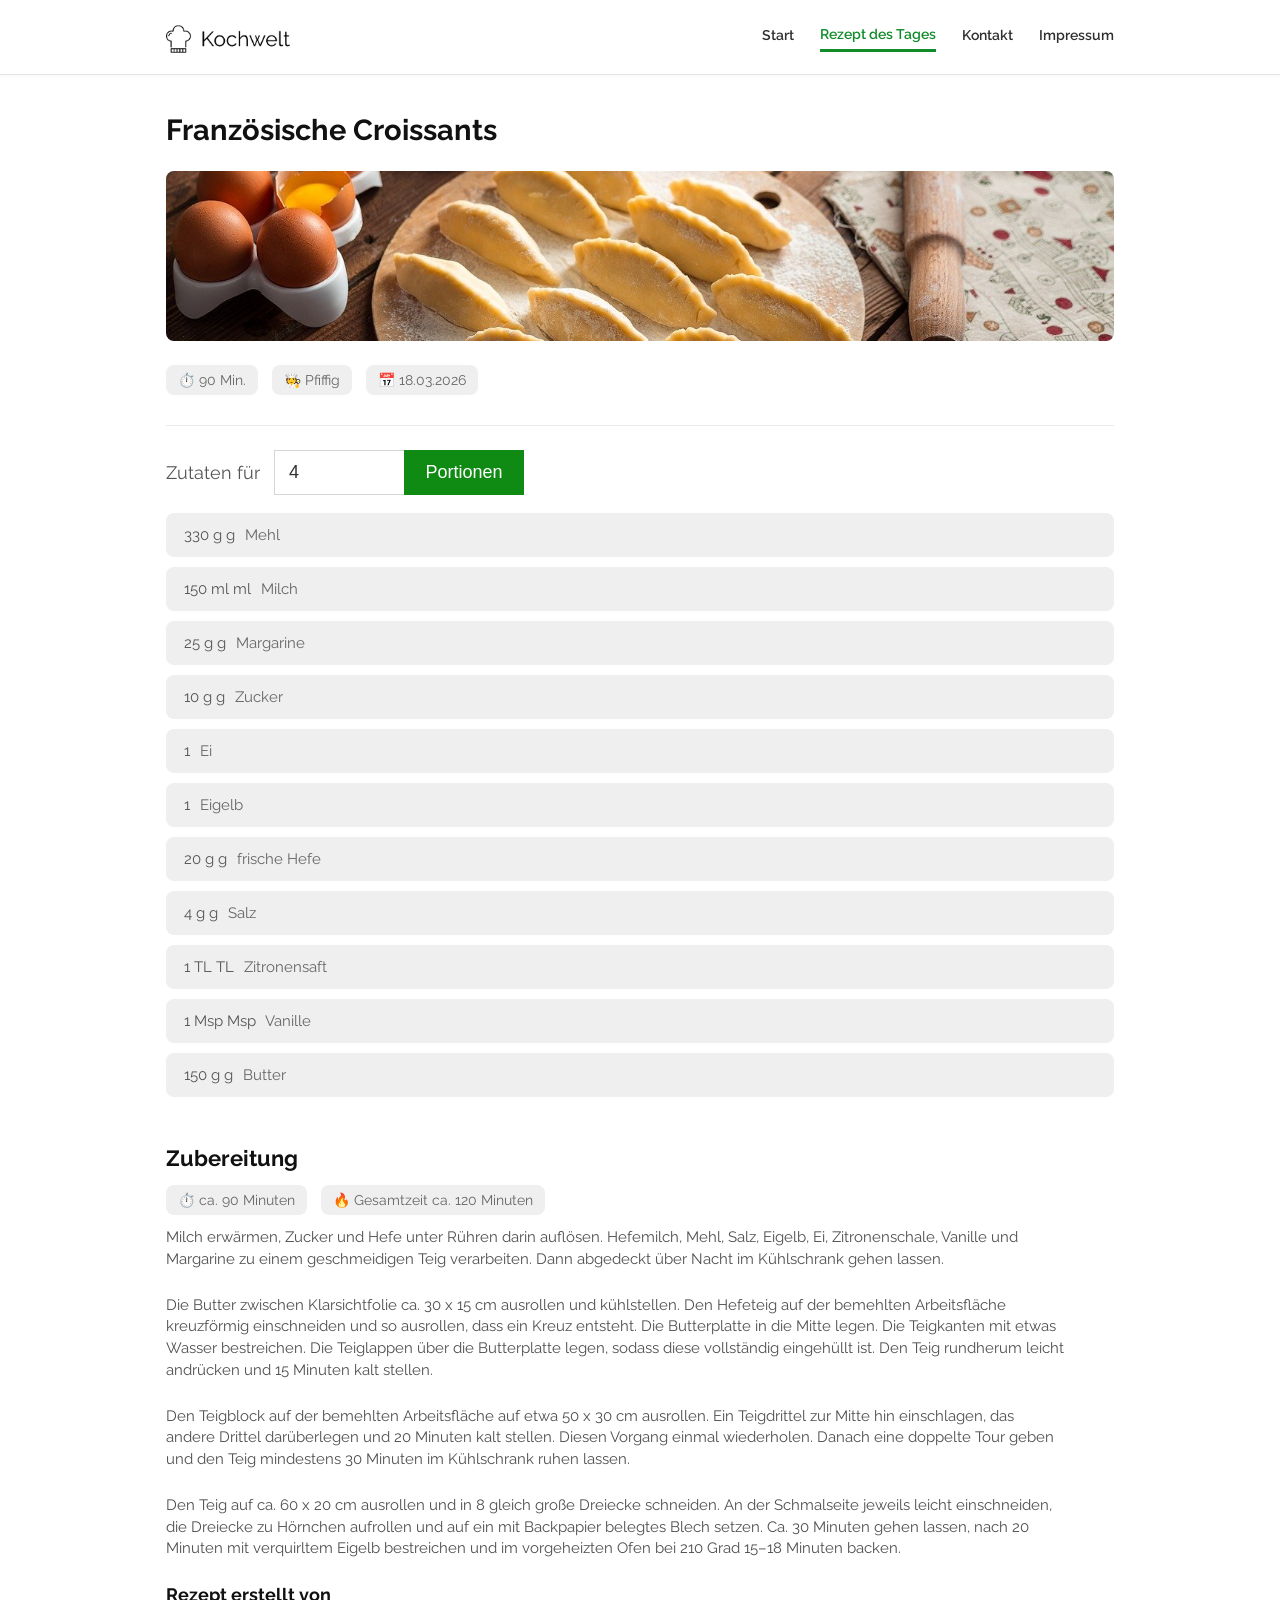
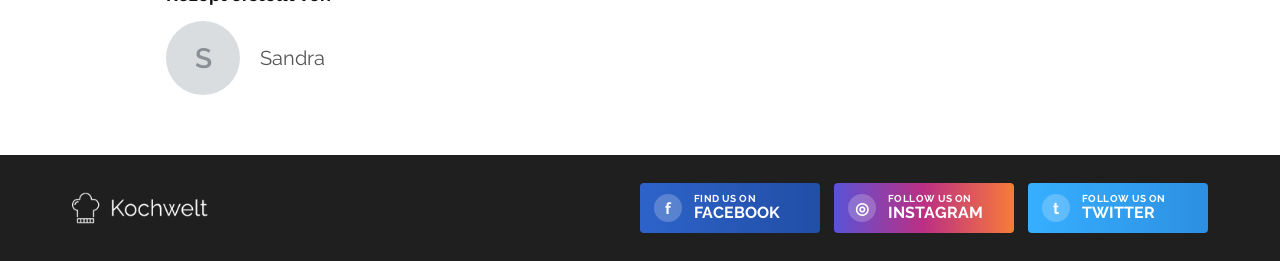
==== commit 4187546b: "fix issue" ====
--- a/croissants.html
+++ b/croissants.html
@@ -4,6 +4,8 @@
   <meta charset="UTF-8" />
   <meta name="viewport" content="width=device-width, initial-scale=1.0" />
   <title>Französische Croissants</title>
+  <link rel="stylesheet" href="./fonts.css" />
+  <link rel="stylesheet" href="./style.css" />
   <link rel="stylesheet" href="./croissants.css" />
   <script defer src="./script.js"></script>
   <script defer src="./nav.js"></script>
@@ -63,50 +65,17 @@
       </div>
 
       <div class="ingredients-list">
-        <div class="ingredient-item">
-          <span class="amount" data-base="330" data-unit="g">330</span>
-          Mehl
-        </div>
-        <div class="ingredient-item">
-          <span class="amount" data-base="150" data-unit="ml">150</span>
-          Milch
-        </div>
-        <div class="ingredient-item">
-          <span class="amount" data-base="25" data-unit="g">25</span>
-          Margarine
-        </div>
-        <div class="ingredient-item">
-          <span class="amount" data-base="10" data-unit="g">10</span>
-          Zucker
-        </div>
-        <div class="ingredient-item">
-          <span class="amount" data-base="1" data-unit="">1</span>
-          Ei
-        </div>
-        <div class="ingredient-item">
-          <span class="amount" data-base="1" data-unit="">1</span>
-          Eigelb
-        </div>
-        <div class="ingredient-item">
-          <span class="amount" data-base="20" data-unit="g">20</span>
-          frische Hefe
-        </div>
-        <div class="ingredient-item">
-          <span class="amount" data-base="4" data-unit="g">4</span>
-          Salz
-        </div>
-        <div class="ingredient-item">
-          <span class="amount" data-base="1" data-unit="TL">1</span>
-          Zitronensaft
-        </div>
-        <div class="ingredient-item">
-          <span class="amount" data-base="1" data-unit="Msp">1</span>
-          Vanille
-        </div>
-        <div class="ingredient-item">
-          <span class="amount" data-base="150" data-unit="g">150</span>
-          Butter
-        </div>
+        <div class="ingredient-item"><span class="amount" data-base="330" data-unit="g">330</span> Mehl</div>
+        <div class="ingredient-item"><span class="amount" data-base="150" data-unit="ml">150</span> Milch</div>
+        <div class="ingredient-item"><span class="amount" data-base="25" data-unit="g">25</span> Margarine</div>
+        <div class="ingredient-item"><span class="amount" data-base="10" data-unit="g">10</span> Zucker</div>
+        <div class="ingredient-item"><span class="amount" data-base="1" data-unit="">1</span> Ei</div>
+        <div class="ingredient-item"><span class="amount" data-base="1" data-unit="">1</span> Eigelb</div>
+        <div class="ingredient-item"><span class="amount" data-base="20" data-unit="g">20</span> frische Hefe</div>
+        <div class="ingredient-item"><span class="amount" data-base="4" data-unit="g">4</span> Salz</div>
+        <div class="ingredient-item"><span class="amount" data-base="1" data-unit="TL">1</span> Zitronensaft</div>
+        <div class="ingredient-item"><span class="amount" data-base="1" data-unit="Msp">1</span> Vanille</div>
+        <div class="ingredient-item"><span class="amount" data-base="150" data-unit="g">150</span> Butter</div>
       </div>
     </section>
 
@@ -154,7 +123,6 @@
 
     <section class="author-section">
       <h3>Rezept erstellt von</h3>
-
       <div class="author-box">
         <div class="author-avatar">S</div>
         <div class="author-name">Sandra</div>
@@ -165,36 +133,21 @@
   <footer class="site-footer">
     <div class="footer-inner">
       <a href="./index.html" class="footer-logo">
-        <img
-          src="./img/png/logo.png"
-          alt="Kochwelt Logo"
-          class="footer-logo-img"
-        />
+        <img src="./img/png/logo.png" alt="Kochwelt Logo" class="footer-logo-img" />
       </a>
 
       <div class="social-links">
         <a href="#" class="social-btn facebook" aria-label="Facebook">
           <span class="social-icon">f</span>
-          <span class="social-text">
-            <small>FIND US ON</small>
-            <strong>FACEBOOK</strong>
-          </span>
+          <span class="social-text"><small>FIND US ON</small><strong>FACEBOOK</strong></span>
         </a>
-
         <a href="#" class="social-btn instagram" aria-label="Instagram">
           <span class="social-icon">◎</span>
-          <span class="social-text">
-            <small>FOLLOW US ON</small>
-            <strong>INSTAGRAM</strong>
-          </span>
+          <span class="social-text"><small>FOLLOW US ON</small><strong>INSTAGRAM</strong></span>
         </a>
-
         <a href="#" class="social-btn twitter" aria-label="Twitter">
           <span class="social-icon">t</span>
-          <span class="social-text">
-            <small>FOLLOW US ON</small>
-            <strong>TWITTER</strong>
-          </span>
+          <span class="social-text"><small>FOLLOW US ON</small><strong>TWITTER</strong></span>
         </a>
       </div>
     </div>
--- a/fonts.css
+++ b/fonts.css
@@ -0,0 +1,23 @@
+@font-face {
+  font-family: "Raleway";
+  src: url("./fonts/Raleway-Regular.woff2") format("woff2");
+  font-weight: 400;
+  font-style: normal;
+  font-display: swap;
+}
+
+@font-face {
+  font-family: "Raleway";
+  src: url("./fonts/Raleway-SemiBold.woff2") format("woff2");
+  font-weight: 600;
+  font-style: normal;
+  font-display: swap;
+}
+
+@font-face {
+  font-family: "Raleway";
+  src: url("./fonts/Raleway-Bold.woff2") format("woff2");
+  font-weight: 700;
+  font-style: normal;
+  font-display: swap;
+}
--- a/style.css
+++ b/style.css
@@ -0,0 +1,286 @@
+* {
+  box-sizing: border-box;
+}
+
+html,
+body {
+  margin: 0;
+  padding: 0;
+  min-height: 100%;
+}
+
+body {
+  min-height: 100vh;
+  display: flex;
+  flex-direction: column;
+  font-family: "Raleway", Arial, Helvetica, sans-serif;
+  color: #222;
+  background: #ffffff;
+}
+
+img {
+  display: block;
+  max-width: 100%;
+}
+
+main {
+  flex: 1;
+}
+
+.container {
+  max-width: 980px;
+  margin: 0 auto;
+  padding: 0 16px;
+}
+
+/* HEADER */
+.site-header {
+  width: 100%;
+  background: #ffffff;
+  border-bottom: 1px solid #e5e5e5;
+  box-shadow: 0 1px 4px rgba(0, 0, 0, 0.04);
+  position: relative;
+  z-index: 1000;
+}
+
+.header-inner {
+  max-width: 980px;
+  margin: 0 auto;
+  padding: 18px 16px 14px;
+  display: flex;
+  align-items: center;
+  justify-content: space-between;
+  position: relative;
+}
+
+.logo {
+  display: flex;
+  align-items: center;
+  gap: 12px;
+  text-decoration: none;
+}
+
+.logo-img {
+  height: 42px;
+  width: auto;
+  object-fit: contain;
+  display: block;
+}
+
+.main-nav {
+  display: flex;
+  align-items: center;
+  gap: 26px;
+}
+
+.main-nav a {
+  text-decoration: none;
+  color: #2f2f2f;
+  font-size: 14px;
+  font-weight: 600;
+  padding-bottom: 8px;
+  line-height: 1;
+}
+
+.main-nav a.active {
+  color: #118c2a;
+  border-bottom: 3px solid #118c2a;
+}
+
+/* BURGER */
+.burger-btn {
+  display: none;
+  width: 44px;
+  height: 44px;
+  border: none;
+  background: transparent;
+  padding: 0;
+  cursor: pointer;
+  flex-direction: column;
+  justify-content: center;
+  gap: 6px;
+}
+
+.burger-btn span {
+  display: block;
+  width: 26px;
+  height: 3px;
+  background: #2f2f2f;
+  border-radius: 2px;
+  transition: transform 0.2s ease, opacity 0.2s ease;
+  margin: 0 auto;
+}
+
+.burger-btn.is-active span:nth-child(1) {
+  transform: translateY(9px) rotate(45deg);
+}
+
+.burger-btn.is-active span:nth-child(2) {
+  opacity: 0;
+}
+
+.burger-btn.is-active span:nth-child(3) {
+  transform: translateY(-9px) rotate(-45deg);
+}
+
+/* FOOTER */
+.site-footer {
+  width: 100%;
+  background: #1f1f1f;
+  margin-top: auto;
+  padding: 28px 0;
+}
+
+.footer-inner {
+  max-width: 1200px;
+  margin: 0 auto;
+  padding: 0 32px;
+  display: flex;
+  align-items: center;
+  justify-content: space-between;
+  gap: 24px;
+  flex-wrap: wrap;
+}
+
+.footer-logo {
+  display: flex;
+  align-items: center;
+  text-decoration: none;
+}
+
+.footer-logo-img {
+  height: 46px;
+  width: auto;
+  display: block;
+  filter: brightness(0) invert(1);
+}
+
+.social-links {
+  display: flex;
+  align-items: center;
+  gap: 14px;
+  flex-wrap: wrap;
+}
+
+.social-btn {
+  min-width: 180px;
+  height: 50px;
+  display: flex;
+  align-items: center;
+  gap: 12px;
+  padding: 0 14px;
+  color: #fff;
+  text-decoration: none;
+  border-radius: 4px;
+  transition: opacity 100ms ease;
+}
+
+.social-btn:hover {
+  opacity: 0.85;
+}
+
+.social-icon {
+  width: 28px;
+  height: 28px;
+  border-radius: 50%;
+  background: rgba(255, 255, 255, 0.22);
+  display: flex;
+  align-items: center;
+  justify-content: center;
+  font-weight: 700;
+  font-size: 16px;
+  flex-shrink: 0;
+}
+
+.social-text {
+  display: flex;
+  flex-direction: column;
+  line-height: 1.05;
+}
+
+.social-text small {
+  font-size: 10px;
+  font-weight: 700;
+  letter-spacing: 0.4px;
+}
+
+.social-text strong {
+  font-size: 16px;
+  font-weight: 700;
+}
+
+.facebook {
+  background: linear-gradient(90deg, #2d63c9, #214ea6);
+}
+
+.instagram {
+  background: linear-gradient(90deg, #5a52d6, #bc2f83, #f77b39);
+}
+
+.twitter {
+  background: linear-gradient(90deg, #36afff, #2d8fe1);
+}
+
+/* RESPONSIVE */
+@media (max-width: 900px) {
+  .header-inner {
+    padding: 14px 16px;
+  }
+
+  .burger-btn {
+    display: flex;
+  }
+
+  .main-nav {
+    display: none;
+    position: absolute;
+    top: calc(100% + 1px);
+    right: 16px;
+    left: 16px;
+    background: #ffffff;
+    border: 1px solid #e5e5e5;
+    border-radius: 10px;
+    box-shadow: 0 10px 24px rgba(0, 0, 0, 0.08);
+    flex-direction: column;
+    align-items: stretch;
+    gap: 0;
+    overflow: hidden;
+  }
+
+  .main-nav.nav-open {
+    display: flex;
+  }
+
+  .main-nav a {
+    padding: 16px 18px;
+    border-bottom: 1px solid #ededed;
+  }
+
+  .main-nav a:last-child {
+    border-bottom: none;
+  }
+
+  .main-nav a.active {
+    border-bottom: 1px solid #ededed;
+    color: #118c2a;
+  }
+
+  .footer-inner {
+    justify-content: center;
+  }
+
+  .social-links {
+    justify-content: center;
+  }
+}
+
+@media (max-width: 520px) {
+  .social-links {
+    width: 100%;
+  }
+
+  .social-btn {
+    width: 100%;
+    max-width: 300px;
+  }
+}
--- a/croissants.css
+++ b/croissants.css
@@ -1,86 +1,4 @@
-* {
-  box-sizing: border-box;
-}
-
-html,
-body {
-  margin: 0;
-  padding: 0;
-  min-height: 100%;
-  font-family: Arial, Helvetica, sans-serif;
-  color: #222;
-  background: #ffffff;
-}
-
-img {
-  display: block;
-  max-width: 100%;
-}
-
-body {
-  min-height: 100vh;
-  display: flex;
-  flex-direction: column;
-}
-
-/* HEADER */
-.site-header {
-  width: 100%;
-  background: #ffffff;
-  border-bottom: 1px solid #e5e5e5;
-  box-shadow: 0 1px 4px rgba(0, 0, 0, 0.04);
-}
-
-.header-inner {
-  max-width: 980px;
-  margin: 0 auto;
-  padding: 18px 16px 14px;
-  display: flex;
-  align-items: center;
-  justify-content: space-between;
-}
-
-.logo {
-  display: flex;
-  align-items: center;
-  gap: 12px;
-}
-
-.logo-img {
-  height: 42px;
-  width: auto;
-  object-fit: contain;
-}
-
-/* NAV */
-.main-nav {
-  display: flex;
-  align-items: center;
-  gap: 26px;
-}
-
-.main-nav a {
-  text-decoration: none;
-  color: #2f2f2f;
-  font-size: 14px;
-  font-weight: 600;
-  padding-bottom: 8px;
-}
-
-.main-nav a.active {
-  color: #118c2a;
-  border-bottom: 3px solid #118c2a;
-}
-
-/* MAIN */
-.container {
-  max-width: 980px;
-  margin: 0 auto;
-  padding: 0 16px;
-}
-
 .recipe-page {
-  flex: 1;
   width: 100%;
   padding-top: 38px;
   padding-bottom: 60px;
@@ -90,6 +8,7 @@
   margin: 0 0 24px 0;
   font-size: 29px;
   font-weight: 700;
+  color: #111;
 }
 
 .hero-image {
@@ -123,6 +42,7 @@
   font-size: 14px;
   border-radius: 8px;
   padding: 8px 12px;
+  line-height: 1;
 }
 
 .divider {
@@ -131,7 +51,6 @@
   margin: 30px 0 24px 0;
 }
 
-/* ZUTATEN */
 .ingredients-section {
   margin-bottom: 48px;
 }
@@ -144,6 +63,7 @@
 
 .portion-row label {
   font-size: 18px;
+  color: #555;
   margin-right: 14px;
 }
 
@@ -152,8 +72,11 @@
   height: 45px;
   border: 1px solid #d7d7d7;
   border-right: none;
+  outline: none;
   padding: 0 14px;
   font-size: 18px;
+  color: #333;
+  background: #fff;
 }
 
 .portion-row button {
@@ -178,31 +101,50 @@
 }
 
 .ingredient-item {
+  width: 100%;
   background: #efefef;
   border-radius: 8px;
   padding: 13px 18px;
+  color: #666;
   font-size: 15px;
-  color: #666;
 }
 
 .amount {
+  color: #555;
   font-weight: 500;
   margin-right: 6px;
 }
 
-/* ZUBEREITUNG */
+.amount::after {
+  content: " " attr(data-unit);
+}
+
 .preparation-section h2 {
+  margin: 0 0 14px 0;
   font-size: 22px;
-  margin-bottom: 14px;
+  font-weight: 700;
+  color: #111;
+}
+
+.meta-row.small {
+  margin-bottom: 12px;
 }
 
 .preparation-text {
+  margin: 8px 0 24px 0;
+  color: #4f4f4f;
   font-size: 15px;
   line-height: 1.45;
-  margin-bottom: 36px;
-}
-
-/* AUTOR */
+  max-width: 900px;
+}
+
+.author-section h3 {
+  margin: 0 0 16px 0;
+  font-size: 18px;
+  font-weight: 700;
+  color: #111;
+}
+
 .author-box {
   display: flex;
   align-items: center;
@@ -214,153 +156,17 @@
   height: 74px;
   border-radius: 50%;
   background: #d9dde0;
+  color: #8a8f95;
   display: flex;
   align-items: center;
   justify-content: center;
   font-size: 28px;
-}
-
-/* FOOTER wie index.html */
-.site-footer {
-  width: 100%;
-  background: #1f1f1f;
-  margin-top: auto;
-  padding: 28px 0;
-}
-
-.footer-inner {
-  max-width: 1200px;
-  margin: 0 auto;
-  padding: 0 32px;
-  display: flex;
-  align-items: center;
-  justify-content: space-between;
-  gap: 24px;
-  flex-wrap: wrap;
-}
-
-.footer-logo {
-  display: flex;
-  align-items: center;
-  text-decoration: none;
-}
-
-.footer-logo-img {
-  height: 46px;
-  width: auto;
-  display: block;
-  filter: brightness(0) invert(1);
-}
-
-.social-links {
-  display: flex;
-  align-items: center;
-  gap: 14px;
-  flex-wrap: wrap;
-}
-
-.social-btn {
-  min-width: 180px;
-  height: 50px;
-  display: flex;
-  align-items: center;
-  gap: 12px;
-  padding: 0 14px;
-  color: #fff;
-  text-decoration: none;
-  border-radius: 4px;
-  transition: opacity 100ms ease;
-}
-
-.social-btn:hover {
-  opacity: 0.85;
-}
-
-.social-icon {
-  width: 28px;
-  height: 28px;
-  border-radius: 50%;
-  background: rgba(255, 255, 255, 0.22);
-  display: flex;
-  align-items: center;
-  justify-content: center;
-  font-weight: 700;
-  font-size: 16px;
-  flex-shrink: 0;
-}
-
-.social-text {
-  display: flex;
-  flex-direction: column;
-  line-height: 1.05;
-}
-
-.social-text small {
-  font-size: 10px;
-  font-weight: 700;
-  letter-spacing: 0.4px;
-}
-
-.social-text strong {
-  font-size: 16px;
-  font-weight: 700;
-}
-
-.facebook {
-  background: linear-gradient(90deg, #2d63c9, #214ea6);
-}
-
-.instagram {
-  background: linear-gradient(90deg, #5a52d6, #bc2f83, #f77b39);
-}
-
-.twitter {
-  background: linear-gradient(90deg, #36afff, #2d8fe1);
-}
-
-/* RESPONSIVE */
-@media (max-width: 900px) {
-  .header-inner {
-  padding: 14px 16px;
-}
-
-.burger-btn {
-  display: flex;
-}
-
-.main-nav {
-  display: none;
-  position: absolute;
-  top: calc(100% + 1px);
-  right: 16px;
-  left: 16px;
-  background: #ffffff;
-  border: 1px solid #e5e5e5;
-  border-radius: 10px;
-  box-shadow: 0 10px 24px rgba(0, 0, 0, 0.08);
-  flex-direction: column;
-  align-items: stretch;
-  gap: 0;
-  overflow: hidden;
-}
-
-.main-nav.nav-open {
-  display: flex;
-}
-
-.main-nav a {
-  padding: 16px 18px;
-  border-bottom: 1px solid #ededed;
-}
-
-.main-nav a:last-child {
-  border-bottom: none;
-}
-
-.main-nav a.active {
-  border-bottom: 1px solid #ededed;
-  color: #118c2a;
-}
+  font-weight: 600;
+}
+
+.author-name {
+  font-size: 20px;
+  color: #555;
 }
 
 @media (max-width: 700px) {
@@ -369,6 +175,10 @@
     gap: 10px;
   }
 
+  .portion-row input {
+    border-right: 1px solid #d7d7d7;
+  }
+
   .portion-row button {
     width: 100%;
   }
@@ -379,50 +189,21 @@
 }
 
 @media (max-width: 520px) {
+  .recipe-page {
+    padding-top: 24px;
+    padding-bottom: 50px;
+  }
+
   .recipe-hero h1 {
     font-size: 25px;
   }
 
-  .social-links {
-    width: 100%;
-  }
-
-  .social-btn {
-    width: 100%;
-    max-width: 300px;
-  }
-}
-.burger-btn {
-  display: none;
-  width: 44px;
-  height: 44px;
-  border: none;
-  background: transparent;
-  padding: 0;
-  cursor: pointer;
-  flex-direction: column;
-  justify-content: center;
-  gap: 6px;
-}
-
-.burger-btn span {
-  display: block;
-  width: 26px;
-  height: 3px;
-  background: #2f2f2f;
-  border-radius: 2px;
-  transition: transform 0.2s ease, opacity 0.2s ease;
-  margin: 0 auto;
-}
-
-.burger-btn.is-active span:nth-child(1) {
-  transform: translateY(9px) rotate(45deg);
-}
-
-.burger-btn.is-active span:nth-child(2) {
-  opacity: 0;
-}
-
-.burger-btn.is-active span:nth-child(3) {
-  transform: translateY(-9px) rotate(-45deg);
+  .hero-image {
+    height: 180px;
+  }
+
+  .ingredient-item,
+  .preparation-text {
+    font-size: 14px;
+  }
 }
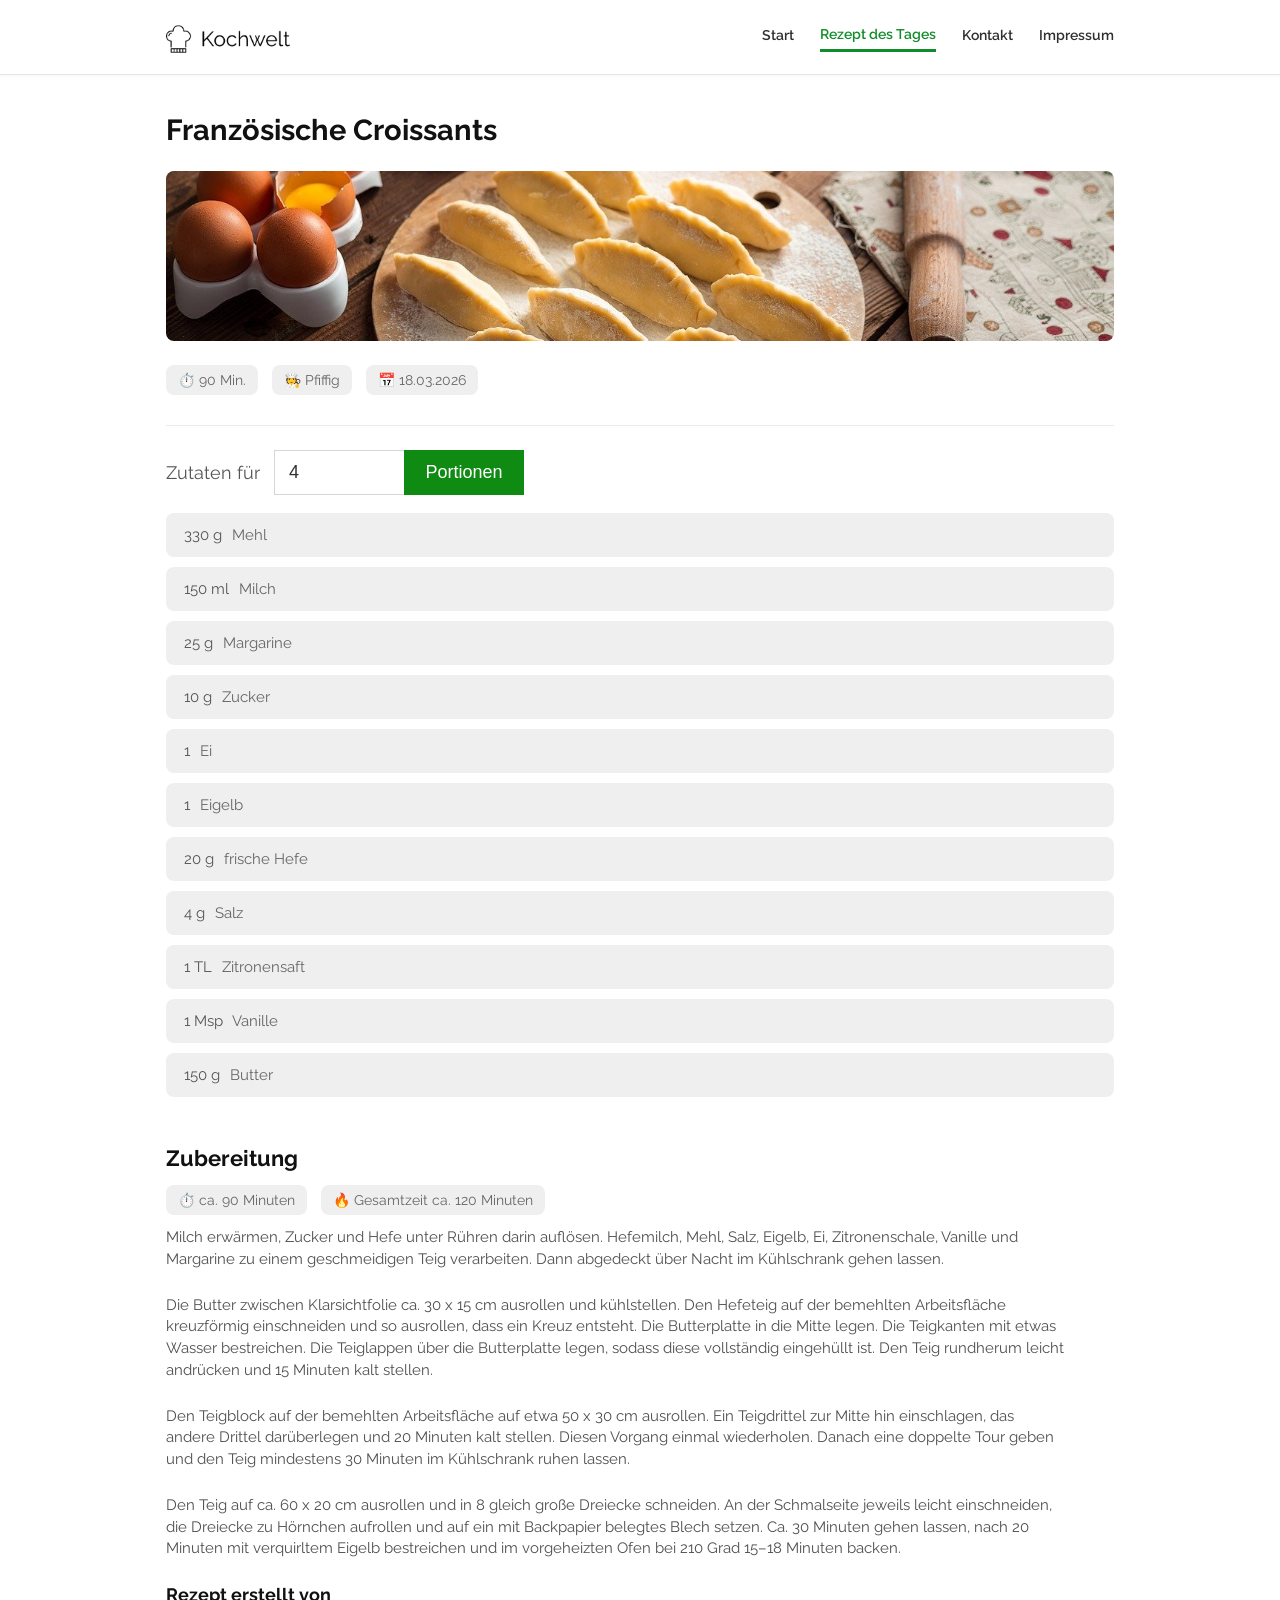
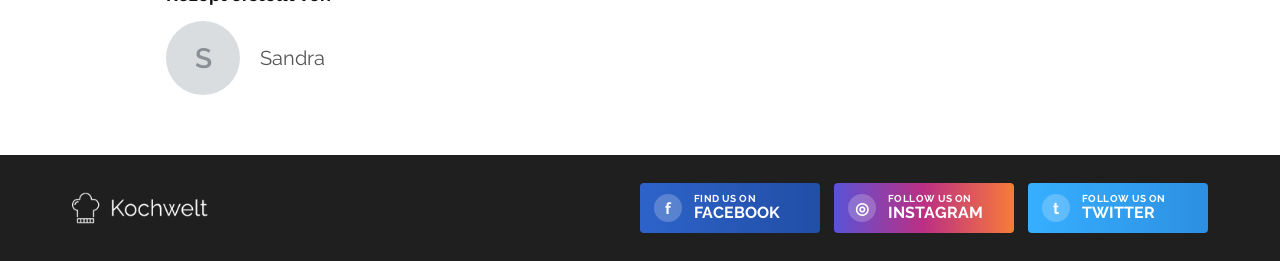
==== commit f4f62f03: "favicon zu allen seiten hinzugefügt" ====
--- a/croissants.html
+++ b/croissants.html
@@ -7,6 +7,7 @@
   <link rel="stylesheet" href="./fonts.css" />
   <link rel="stylesheet" href="./style.css" />
   <link rel="stylesheet" href="./croissants.css" />
+  <link rel="icon" type="image/png" href="./img/png/logo_small.png" />
   <script defer src="./script.js"></script>
   <script defer src="./nav.js"></script>
 </head>
